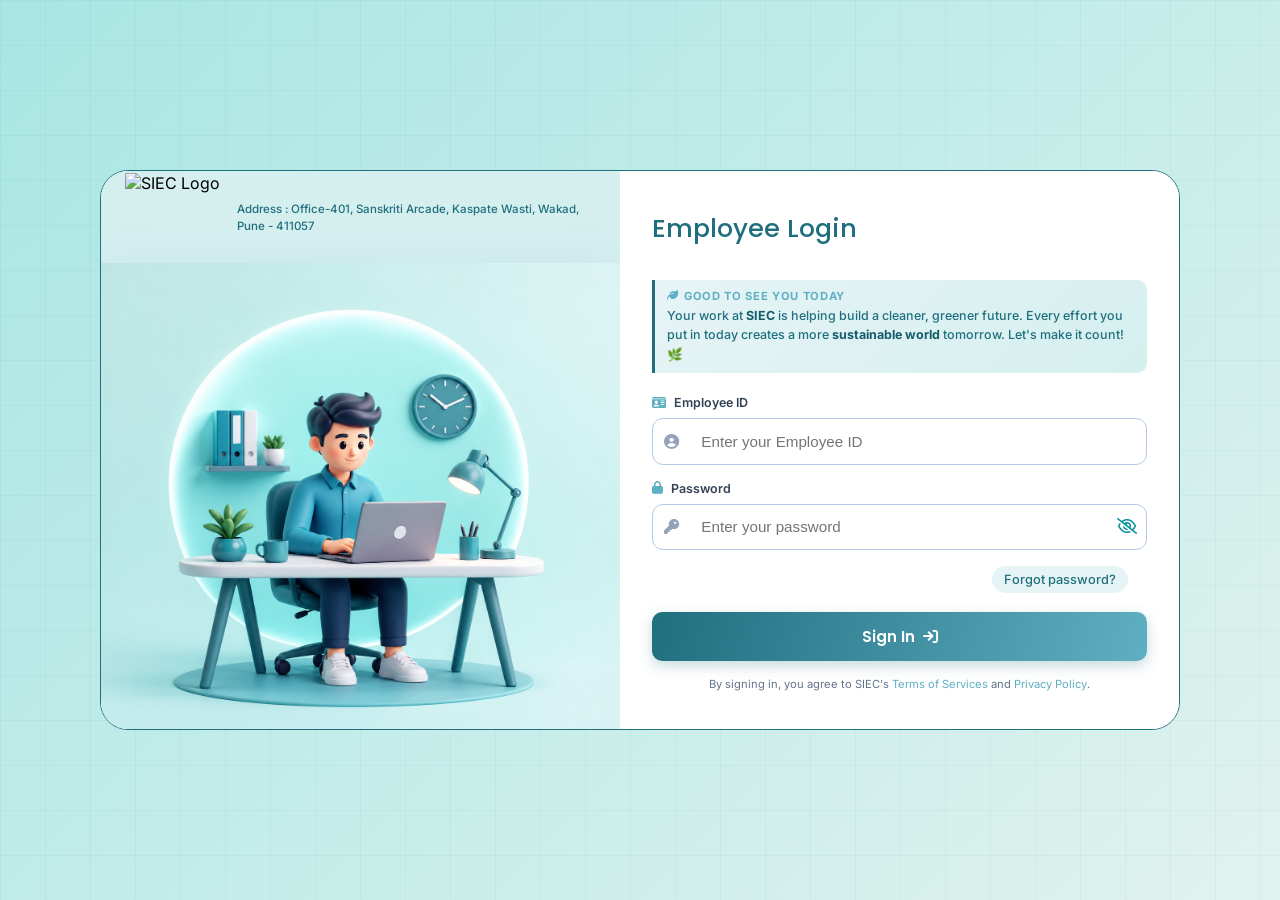
==== index.html @ a74fc59b "updated" ====
<!DOCTYPE html>
<html lang="en">
<head>
<meta charset="UTF-8" />
<meta name="viewport" content="width=device-width, initial-scale=1.0, user-scalable=yes" />
<title>Login | SIEC</title>

<link href="https://fonts.googleapis.com/css2?family=Inter:wght@400;500;600;700&family=Poppins:wght@500;600;700&display=swap" rel="stylesheet">
<link rel="stylesheet" href="https://cdnjs.cloudflare.com/ajax/libs/font-awesome/6.5.0/css/all.min.css">

<style>
  /* ── RESET & BASE ─────────────────────────────────────── */
  * { margin: 0; padding: 0; box-sizing: border-box; }

  body {
    font-family: 'Inter', sans-serif;
    min-height: 100vh;
    display: flex;
    align-items: center;
    justify-content: center;
    padding: 1.5rem;
    background: linear-gradient(135deg, #a8e6e3 0%, #e0f2ee 100%);
    overflow: auto;
  }

  body::before {
    content: '';
    position: fixed;
    inset: 0;
    background-image:
      linear-gradient(rgba(31, 111, 127, 0.06) 1px, transparent 1px),
      linear-gradient(90deg, rgba(31, 111, 127, 0.06) 1px, transparent 1px);
    background-size: 45px 45px;
    opacity: .7;
    pointer-events: none;
    z-index: 0;
  }

  /* ── LOGIN CARD ───────────────────────────────────────── */
  /* REPLACE */
.main-wrapper {
    position: relative;
    z-index: 2;
    width: 100%;
    max-width: 1080px;
    height: auto;
    max-height: calc(100vh - 3rem);
    background: white;
    border-radius: 28px;
    overflow: hidden;
    display: flex;
    border: 1px solid #1F6F7F;
  }

  /* Left Side */
  /* REPLACE */
.illustration-side {
    flex: 1.05;
    background: #d5efef;
    display: flex;
    flex-direction: column;
    align-items: center;
    justify-content: flex-start;
    position: relative;
    overflow: hidden;
    min-height: 0;
  }

  .illustration-top {
    margin-bottom: 10px;
    display: flex;
    align-items: center;
    gap: 12px;
    padding: 2px 24px 0;
  }

  .illustration-top img.side-logo {
    height: 90px;
    width: 100px;
    object-fit: contain;
    flex-shrink: 0;
  }

  .illustration-address {
    font-family: 'Inter', sans-serif;
    font-size: 0.72rem;
    color: #1F6F7F;
    line-height: 1.5;
    font-weight: 500;
  }

 /* REPLACE */
.illustration-side img.main-illustration {
    width: 100%;
    flex: 1;
    min-height: 0;
    object-fit: cover;
    object-position: center top;
    filter: drop-shadow(0 20px 30px rgba(31, 111, 127, .15));
    margin-top: -10px;
  }

  /* Right Side */
  /* REPLACE */
.form-side {
    flex: 1;
    background: white;
    padding: 2.4rem 2rem;
    display: flex;
    flex-direction: column;
    justify-content: center;
    min-height: 0;
    overflow-y: auto;
  }

  .header-row {
    display: flex;
    align-items: flex-start;
    gap: 16px;
    margin-bottom: 1.6rem;
  }

  .form-side h1 {
    font-family: 'Poppins', sans-serif;
    font-size: 1.6rem;
    font-weight: 500;
    color: #1F6F7F;
    margin: 0 0 6px;
  }

  /* ── MOTIVATIONAL TAGLINE ─────────────────────────────── */
  .motivational-tagline {
    background: linear-gradient(135deg, #E6F4F6 0%, #d5efef 100%);
    border-left: 3px solid #1F6F7F;
    border-radius: 0 10px 10px 0;
    padding: 9px 12px;
    margin-bottom: 1.4rem;
  }

  .motivational-tagline .tag-greeting {
    font-size: 0.7rem;
    font-weight: 700;
    color: #5FAFC2;
    letter-spacing: 0.06em;
    text-transform: uppercase;
    margin-bottom: 3px;
    display: flex;
    align-items: center;
    gap: 5px;
  }

  .motivational-tagline .tag-text {
    font-size: 0.78rem;
    font-weight: 500;
    color: #1F6F7F;
    line-height: 1.55;
  }

  .motivational-tagline .tag-text strong {
    color: #145c6b;
    font-weight: 700;
  }

  .input-group { margin-bottom: 1rem; }

  .input-group label {
    display: flex;
    align-items: center;
    gap: 8px;
    font-weight: 600;
    font-size: 0.78rem;
    margin-bottom: 8px;
    color: #334155;
  }

  .input-group label i { color: #5FAFC2; }

  .input-field { position: relative; }

  .input-field i.field-icon {
    position: absolute;
    left: 12px;
    top: 50%;
    transform: translateY(-50%);
    color: #94A3B8;
    font-size: 0.95rem;
  }

  .input-field input {
    width: 100%;
    padding: 0.85rem 1rem 0.85rem 3rem;
    font-size: 0.95rem;
    font-weight: 500;
    border: 1.5px solid #b2caea;
    border-radius: 11px;
    outline: none;
    transition: all 0.2s;
  }

  .input-field input:focus {
    border-color: #1F6F7F;
    box-shadow: 0 0 0 3px rgba(31, 111, 127, 0.08);
  }

  .password-toggle {
    position: absolute;
    right: 10px;
    top: 50%;
    transform: translateY(-50%);
    background: none;
    border: none;
    font-size: 1rem;
    color: #03919e;
    cursor: pointer;
  }

  .login-btn {
    width: 100%;
    background: linear-gradient(105deg, #1F6F7F 0%, #5FAFC2 100%);
    border: none;
    padding: 0.8rem;
    font-family: 'Poppins', sans-serif;
    font-weight: 600;
    font-size: 0.95rem;
    border-radius: 10px;
    color: #fff;
    cursor: pointer;
    margin-top: 1.2rem;
    display: flex;
    align-items: center;
    justify-content: center;
    gap: 0.5rem;
    box-shadow: 0 5px 14px rgba(31, 111, 127, 0.25);
    transition: all 0.2s;
  }

  .login-btn:hover:not(:disabled) {
    transform: translateY(-1px);
    box-shadow: 0 8px 18px rgba(31, 111, 127, 0.3);
  }

  .login-btn:disabled { opacity: 0.7; cursor: not-allowed; }

  .forgot-link {
    display: flex;
    justify-content: flex-end;
    margin: 0 1.2rem;
  }

  .forgot-link a {
    display: inline-block;
    padding: 6px 12px;
    font-size: 0.8rem;
    font-weight: 500;
    color: #1F6F7F;
    background: #E6F4F6;
    border-radius: 999px;
    text-decoration: none;
    transition: all 0.2s ease;
  }

  .forgot-link a:hover {
    background: #d4eef2;
    color: #145c6b;
    transform: translateY(-1px);
  }

  .terms {
    margin-top: auto;
    text-align: center;
    font-size: 0.7rem;
    color: #64748B;
    padding-top: 1rem;
  }

  .terms a { color: #5FAFC2; text-decoration: none; }

  @media (max-width: 900px) {
    .illustration-side { display: none; }
    .form-side { padding: 1.4rem 1.2rem; }
    .form-side h1 { font-size: 1.4rem; }
  }

  @media (max-width: 600px) {
    .main-wrapper { height: auto; }
    .form-side { padding: 1.2rem 1rem; }
    .login-btn { font-size: 0.9rem; padding: 0.75rem; }
    .input-field input { font-size: 0.88rem; }
  }

  /* ── TOAST ────────────────────────────────────────────── */
  .toast {
    position: fixed;
    top: 20px;
    right: 20px;
    z-index: 99999;
    padding: 12px 20px;
    border-radius: 12px;
    font-size: 14px;
    font-weight: 500;
    color: #fff;
    opacity: 0;
    transform: translateY(-10px);
    transition: all .3s;
    pointer-events: none;
    max-width: 340px;
  }

  .toast.show { opacity: 1; transform: translateY(0); }
  .toast.error   { background: #E56C6C; }
  .toast.success { background: #6FAF2E; }
  .toast.warning { background: #F59E0B; }

  /* ════════════════════════════════════════════════════════
     FORGOT PASSWORD OVERLAY
  ════════════════════════════════════════════════════════ */
  .fp-overlay {
    position: fixed;
    inset: 0;
    z-index: 9998;
    background: rgba(15, 40, 50, 0.55);
    backdrop-filter: blur(4px);
    display: flex;
    align-items: center;
    justify-content: center;
    padding: 1rem;
    opacity: 0;
    pointer-events: none;
    transition: opacity 0.3s ease;
  }

  .fp-overlay.active {
    opacity: 1;
    pointer-events: all;
  }

  .fp-modal {
    background: #fff;
    border-radius: 22px;
    width: 100%;
    max-width: 440px;
    box-shadow: 0 24px 60px rgba(15, 40, 50, 0.22);
    border: 1px solid rgba(31, 111, 127, 0.15);
    overflow: hidden;
    transform: translateY(18px) scale(0.97);
    transition: transform 0.32s cubic-bezier(0.34, 1.56, 0.64, 1);
  }

  .fp-overlay.active .fp-modal {
    transform: translateY(0) scale(1);
  }

  /* Modal Header */
  .fp-header {
    background: linear-gradient(105deg, #1F6F7F 0%, #5FAFC2 100%);
    padding: 1.4rem 1.6rem 1.2rem;
    position: relative;
  }

  .fp-header-top {
    display: flex;
    align-items: flex-start;
    justify-content: space-between;
  }

  .fp-header-icon {
    width: 42px;
    height: 42px;
    background: rgba(255,255,255,0.18);
    border-radius: 12px;
    display: flex;
    align-items: center;
    justify-content: center;
    font-size: 1.1rem;
    color: #fff;
    flex-shrink: 0;
  }

  .fp-close-btn {
    background: rgba(255,255,255,0.18);
    border: none;
    color: #fff;
    width: 30px;
    height: 30px;
    border-radius: 8px;
    cursor: pointer;
    font-size: 0.9rem;
    display: flex;
    align-items: center;
    justify-content: center;
    transition: background 0.2s;
    flex-shrink: 0;
  }

  .fp-close-btn:hover { background: rgba(255,255,255,0.28); }

  .fp-header h2 {
    font-family: 'Poppins', sans-serif;
    font-size: 1.15rem;
    font-weight: 600;
    color: #fff;
    margin: 10px 0 2px;
  }

  .fp-header p {
    font-size: 0.75rem;
    color: rgba(255,255,255,0.8);
    line-height: 1.45;
  }

  /* Breadcrumb Steps */
  .fp-steps {
    display: flex;
    align-items: center;
    padding: 1rem 1.6rem 0;
    gap: 0;
  }

  .fp-step-item {
    display: flex;
    flex-direction: column;
    align-items: center;
    gap: 5px;
    flex: 1;
    position: relative;
  }

  /* Connector line between steps */
  .fp-step-item:not(:last-child)::after {
    content: '';
    position: absolute;
    top: 15px;
    left: calc(50% + 15px);
    right: calc(-50% + 15px);
    height: 2px;
    background: #e2eaf0;
    transition: background 0.4s;
    z-index: 0;
  }

  .fp-step-item.completed:not(:last-child)::after {
    background: #1F6F7F;
  }

  .fp-step-dot {
    width: 30px;
    height: 30px;
    border-radius: 50%;
    border: 2px solid #cbd5e1;
    background: #fff;
    display: flex;
    align-items: center;
    justify-content: center;
    font-size: 0.7rem;
    font-weight: 700;
    color: #94a3b8;
    transition: all 0.35s;
    position: relative;
    z-index: 1;
  }

  .fp-step-item.active .fp-step-dot {
    border-color: #1F6F7F;
    background: #1F6F7F;
    color: #fff;
    box-shadow: 0 0 0 4px rgba(31, 111, 127, 0.15);
  }

  .fp-step-item.completed .fp-step-dot {
    border-color: #1F6F7F;
    background: #1F6F7F;
    color: #fff;
  }

  .fp-step-label {
    font-size: 0.64rem;
    font-weight: 600;
    color: #94a3b8;
    text-align: center;
    white-space: nowrap;
    transition: color 0.3s;
  }

  .fp-step-item.active .fp-step-label,
  .fp-step-item.completed .fp-step-label {
    color: #1F6F7F;
  }

  /* Modal Body */
  .fp-body {
    padding: 1.2rem 1.6rem 1.4rem;
    height: 320px;
    overflow: auto;
  }

  /* Step panels */
  .fp-panel {
    display: none;
    animation: fp-fade-in 0.3s ease;
  }

  .fp-panel.active { display: block; }

  @keyframes fp-fade-in {
    from { opacity: 0; transform: translateX(12px); }
    to   { opacity: 1; transform: translateX(0); }
  }

  .fp-panel-title {
    font-family: 'Poppins', sans-serif;
    font-size: 0.88rem;
    font-weight: 600;
    color: #1e3a44;
    margin-bottom: 4px;
  }

  .fp-panel-sub {
    font-size: 0.74rem;
    color: #64748b;
    margin-bottom: 1.1rem;
    line-height: 1.5;
  }

  .fp-panel-sub strong { color: #1F6F7F; }

  /* Email badge (shown in step 2 & 3) */
  .fp-email-badge {
    display: inline-flex;
    align-items: center;
    gap: 6px;
    background: #E6F4F6;
    border: 1px solid #b2dfe7;
    border-radius: 8px;
    padding: 6px 10px;
    margin-bottom: 1rem;
    font-size: 0.76rem;
    font-weight: 600;
    color: #1F6F7F;
  }

  .fp-email-badge i { font-size: 0.8rem; color: #5FAFC2; }

  /* Input fields inside modal */
  .fp-input-group { margin-bottom: 0.9rem; }

  .fp-input-group label {
    display: flex;
    align-items: center;
    gap: 7px;
    font-weight: 600;
    font-size: 0.75rem;
    color: #334155;
    margin-bottom: 7px;
  }

  .fp-input-group label i { color: #5FAFC2; font-size: 0.8rem; }

  .fp-input-wrap { position: relative; }

  .fp-input-wrap i.fi-icon {
    position: absolute;
    left: 11px;
    top: 50%;
    transform: translateY(-50%);
    color: #94a3b8;
    font-size: 0.9rem;
  }

  .fp-input-wrap input {
    width: 100%;
    padding: 0.78rem 1rem 0.78rem 2.7rem;
    font-size: 0.9rem;
    font-weight: 500;
    border: 1.5px solid #b2caea;
    border-radius: 10px;
    outline: none;
    transition: all 0.2s;
    font-family: 'Inter', sans-serif;
    color: #1e3a44;
  }

  .fp-input-wrap input:focus {
    border-color: #1F6F7F;
    box-shadow: 0 0 0 3px rgba(31, 111, 127, 0.09);
  }

  .fp-input-wrap input.error-field {
    border-color: #E56C6C;
    box-shadow: 0 0 0 3px rgba(229, 108, 108, 0.1);
  }

  .fp-pwd-toggle {
    position: absolute;
    right: 10px;
    top: 50%;
    transform: translateY(-50%);
    background: none;
    border: none;
    font-size: 0.95rem;
    color: #03919e;
    cursor: pointer;
    padding: 2px;
  }

  /* OTP input row */
  .otp-row {
    display: flex;
    gap: 8px;
    justify-content: center;
    margin-bottom: 0.6rem;
  }

  .otp-cell {
    width: 44px;
    height: 52px;
    border: 2px solid #b2caea;
    border-radius: 10px;
    text-align: center;
    font-size: 1.3rem;
    font-weight: 700;
    color: #1F6F7F;
    font-family: 'Poppins', sans-serif;
    outline: none;
    transition: all 0.2s;
    background: #fff;
    -moz-appearance: textfield;
  }

  .otp-cell::-webkit-outer-spin-button,
  .otp-cell::-webkit-inner-spin-button { -webkit-appearance: none; }

  .otp-cell:focus {
    border-color: #1F6F7F;
    box-shadow: 0 0 0 3px rgba(31, 111, 127, 0.12);
    background: #f0f9fb;
  }

  .otp-cell.filled {
    border-color: #1F6F7F;
    background: #E6F4F6;
  }

  .otp-cell.error-cell {
    border-color: #E56C6C;
    background: #fff5f5;
    animation: shake 0.4s ease;
  }

  @keyframes shake {
    0%,100% { transform: translateX(0); }
    20%,60%  { transform: translateX(-4px); }
    40%,80%  { transform: translateX(4px); }
  }

  /* OTP Timer */
  .otp-timer-row {
    display: flex;
    align-items: center;
    justify-content: space-between;
    margin-top: 0.4rem;
    margin-bottom: 0.8rem;
  }

  .otp-timer {
    display: inline-flex;
    align-items: center;
    gap: 5px;
    font-size: 0.74rem;
    font-weight: 600;
  }

  .otp-timer.ticking { color: #1F6F7F; }
  .otp-timer.expired { color: #E56C6C; }

  .timer-ring {
    width: 20px;
    height: 20px;
    position: relative;
    flex-shrink: 0;
  }

  .timer-ring svg {
    width: 20px;
    height: 20px;
    transform: rotate(-90deg);
  }

  .timer-ring .ring-bg {
    fill: none;
    stroke: #e2eaf0;
    stroke-width: 2.5;
  }

  .timer-ring .ring-fill {
    fill: none;
    stroke: #1F6F7F;
    stroke-width: 2.5;
    stroke-linecap: round;
    stroke-dasharray: 50.27;
    stroke-dashoffset: 0;
    transition: stroke-dashoffset 1s linear, stroke 0.3s;
  }

  .timer-ring.expired-ring .ring-fill { stroke: #E56C6C; }

  .resend-btn {
    background: none;
    border: none;
    font-size: 0.74rem;
    font-weight: 600;
    cursor: pointer;
    transition: all 0.2s;
    padding: 0;
  }

  .resend-btn:disabled { color: #94a3b8; cursor: not-allowed; }
  .resend-btn:not(:disabled) { color: #1F6F7F; }
  .resend-btn:not(:disabled):hover { color: #145c6b; text-decoration: underline; }

  /* Password strength */
  .pwd-strength-bar {
    height: 4px;
    border-radius: 3px;
    background: #e2eaf0;
    margin-top: 6px;
    overflow: hidden;
  }

  .pwd-strength-fill {
    height: 100%;
    border-radius: 3px;
    transition: width 0.4s ease, background 0.3s;
    width: 0%;
  }

  .pwd-strength-label {
    font-size: 0.68rem;
    font-weight: 600;
    margin-top: 3px;
    text-align: right;
  }

  /* Action button row */
  .fp-action-row {
    display: flex;
    gap: 8px;
    margin-top: 1rem;
  }

  .fp-btn {
    flex: 1;
    padding: 0.72rem 1rem;
    border-radius: 10px;
    font-family: 'Poppins', sans-serif;
    font-weight: 600;
    font-size: 0.85rem;
    cursor: pointer;
    border: none;
    display: flex;
    align-items: center;
    justify-content: center;
    gap: 6px;
    transition: all 0.2s;
  }

  .fp-btn-primary {
    background: linear-gradient(105deg, #1F6F7F 0%, #5FAFC2 100%);
    color: #fff;
    box-shadow: 0 4px 12px rgba(31, 111, 127, 0.22);
  }

  .fp-btn-primary:hover:not(:disabled) {
    transform: translateY(-1px);
    box-shadow: 0 6px 16px rgba(31, 111, 127, 0.3);
  }

  .fp-btn-primary:disabled { opacity: 0.65; cursor: not-allowed; }

  .fp-btn-ghost {
    background: #f1f5f9;
    color: #475569;
    border: 1.5px solid #e2e8f0;
  }

  .fp-btn-ghost:hover { background: #e8f0f8; color: #1F6F7F; border-color: #b2caea; }

  /* Info notice */
  .fp-notice {
    display: flex;
    align-items: flex-start;
    gap: 8px;
    background: #fffbeb;
    border: 1px solid #fde68a;
    border-radius: 9px;
    padding: 9px 11px;
    margin-bottom: 0.9rem;
    font-size: 0.72rem;
    color: #92400e;
    line-height: 1.45;
  }

  .fp-notice i { color: #F59E0B; margin-top: 1px; flex-shrink: 0; }

  /* Success panel */
  .fp-success-panel {
    text-align: center;
    padding: 1rem 0 0.5rem;
  }

  .fp-success-circle {
    width: 64px;
    height: 64px;
    border-radius: 50%;
    background: linear-gradient(135deg, #d5efef, #E6F4F6);
    display: flex;
    align-items: center;
    justify-content: center;
    margin: 0 auto 0.9rem;
    font-size: 1.8rem;
    color: #1F6F7F;
    animation: pop-in 0.5s cubic-bezier(0.34, 1.56, 0.64, 1);
  }

  @keyframes pop-in {
    from { transform: scale(0.3); opacity: 0; }
    to   { transform: scale(1);   opacity: 1; }
  }

  .fp-success-panel h3 {
    font-family: 'Poppins', sans-serif;
    font-size: 1rem;
    font-weight: 600;
    color: #1e3a44;
    margin-bottom: 6px;
  }

  .fp-success-panel p {
    font-size: 0.76rem;
    color: #64748b;
    line-height: 1.5;
  }

  /* Field error hint */
  .field-hint {
    font-size: 0.68rem;
    color: #E56C6C;
    margin-top: 4px;
    display: none;
  }

  .field-hint.visible { display: block; }

  /* Responsive */
  @media (max-width: 480px) {
    .fp-modal { border-radius: 16px; }
    .fp-header { padding: 1.2rem 1.2rem 1rem; }
    .fp-body { padding: 1rem 1.2rem 1.2rem; }
    .fp-steps { padding: 0.9rem 1.2rem 0; }
    .otp-cell { width: 38px; height: 46px; font-size: 1.15rem; }
  }
</style>
</head>

<body>

<div class="toast" id="toast"></div>

<!-- ════════════════ LOGIN CARD ════════════════ -->
<div class="main-wrapper">

  <!-- Left Illustration -->
  <div class="illustration-side">
    <div class="illustration-top">
      <img src="/Images/logo.png" alt="SIEC Logo" class="side-logo">
      <div class="illustration-address">
        Address : Office-401, Sanskriti Arcade, Kaspate Wasti, Wakad, Pune - 411057
      </div>
    </div>
    <img src="/Images/login.png" alt="Employee working" class="main-illustration">
  </div>

  <!-- Right Form -->
  <div class="form-side">
    <div class="header-row">
      <div class="header-text">
        <h1>Employee Login</h1>
      </div>
    </div>

    <!-- Motivational Tagline -->
    <div class="motivational-tagline">
      <div class="tag-greeting">
        <i class="fas fa-leaf"></i> Good to see you today
      </div>
      <div class="tag-text">
        Your work at <strong>SIEC</strong> is helping build a cleaner, greener future.
        Every effort you put in today creates a more <strong>sustainable world</strong> tomorrow. Let's make it count! 🌿
      </div>
    </div>

    <div class="input-group">
      <label><i class="fas fa-id-card"></i> Employee ID</label>
      <div class="input-field">
        <i class="fas fa-user-circle field-icon"></i>
        <input type="text" id="empId" placeholder="Enter your Employee ID" autocomplete="username" required>
      </div>
    </div>

    <div class="input-group">
      <label><i class="fas fa-lock"></i> Password</label>
      <div class="input-field">
        <i class="fas fa-key field-icon"></i>
        <input type="password" id="password" placeholder="Enter your password" autocomplete="current-password" required>
        <button type="button" class="password-toggle" id="togglePasswordBtn">
          <i class="far fa-eye-slash" id="toggleIcon"></i>
        </button>
      </div>
    </div>

    <div class="forgot-link">
      <a href="#" id="forgotLink">Forgot password?</a>
    </div>

    <button class="login-btn" id="loginBtn">
      <span id="btnText">Sign In</span>
      <i class="fas fa-arrow-right-to-bracket" id="btnIcon"></i>
    </button>

    <div class="terms">
      By signing in, you agree to SIEC's
      <a href="#">Terms of Services</a> and
      <a href="#">Privacy Policy</a>.
    </div>
  </div>
</div>

<!-- ════════════════ FORGOT PASSWORD OVERLAY ════════════════ -->
<div class="fp-overlay" id="fpOverlay" role="dialog" aria-modal="true" aria-label="Reset Password">
  <div class="fp-modal" id="fpModal">

    <!-- Header -->
    <div class="fp-header">
      <div class="fp-header-top">
        <div class="fp-header-icon"><i class="fas fa-shield-halved"></i></div>
        <button class="fp-close-btn" id="fpCloseBtn" aria-label="Close"><i class="fas fa-xmark"></i></button>
      </div>
      <h2>Reset Your Password</h2>
      <p>Verify your identity securely in 3 quick steps.</p>
    </div>

    <!-- Step Breadcrumbs -->
    <div class="fp-steps" id="fpSteps">
      <div class="fp-step-item active" data-step="1" id="stepItem1">
        <div class="fp-step-dot" id="stepDot1">1</div>
        <span class="fp-step-label">Email</span>
      </div>
      <div class="fp-step-item" data-step="2" id="stepItem2">
        <div class="fp-step-dot" id="stepDot2">2</div>
        <span class="fp-step-label">Verify OTP</span>
      </div>
      <div class="fp-step-item" data-step="3" id="stepItem3">
        <div class="fp-step-dot" id="stepDot3">3</div>
        <span class="fp-step-label">New Password</span>
      </div>
    </div>

    <!-- Body -->
    <div class="fp-body">

      <!-- ── STEP 1: Email ── -->
      <div class="fp-panel active" id="fpPanel1">
        <div class="fp-panel-title">Enter your registered email</div>
        <div class="fp-panel-sub">We'll send a 6-digit OTP to verify it's really you. The code is valid for <strong>5 minutes</strong>.</div>

        <div class="fp-input-group">
          <label><i class="fas fa-envelope"></i> Work Email Address</label>
          <div class="fp-input-wrap">
            <i class="fas fa-at fi-icon"></i>
            <input type="email" id="fpEmail" placeholder="your.email@company.com" autocomplete="email" maxlength="100">
          </div>
          <div class="field-hint" id="fpEmailHint"></div>
        </div>

        <div class="fp-notice">
          <i class="fas fa-circle-info"></i>
          <span>Use the email address associated with your SIEC employee account. Check with HR if unsure.</span>
        </div>

        <div class="fp-action-row">
          <button class="fp-btn fp-btn-ghost" id="fpCancelBtn1">Cancel</button>
          <button class="fp-btn fp-btn-primary" id="fpSendOtpBtn">
            <span id="sendOtpBtnText">Send OTP</span>
            <i class="fas fa-paper-plane" id="sendOtpBtnIcon"></i>
          </button>
        </div>
      </div>

      <!-- ── STEP 2: OTP ── -->
      <div class="fp-panel" id="fpPanel2">
        <div class="fp-panel-title">Enter the 6-digit code</div>
        <div class="fp-panel-sub">A one-time code was sent to your email. Do not share it with anyone.</div>

        <div class="fp-email-badge" id="fpEmailBadge2">
          <i class="fas fa-envelope-circle-check"></i>
          <span id="fpEmailDisplay2">—</span>
        </div>

        <div class="otp-row" id="otpRow">
          <input class="otp-cell" type="text" inputmode="numeric" maxlength="1" data-idx="0" aria-label="OTP digit 1">
          <input class="otp-cell" type="text" inputmode="numeric" maxlength="1" data-idx="1" aria-label="OTP digit 2">
          <input class="otp-cell" type="text" inputmode="numeric" maxlength="1" data-idx="2" aria-label="OTP digit 3">
          <input class="otp-cell" type="text" inputmode="numeric" maxlength="1" data-idx="3" aria-label="OTP digit 4">
          <input class="otp-cell" type="text" inputmode="numeric" maxlength="1" data-idx="4" aria-label="OTP digit 5">
          <input class="otp-cell" type="text" inputmode="numeric" maxlength="1" data-idx="5" aria-label="OTP digit 6">
        </div>

        <div class="otp-timer-row">
          <div class="otp-timer ticking" id="otpTimerDisplay">
            <div class="timer-ring" id="timerRing">
              <svg viewBox="0 0 20 20">
                <circle class="ring-bg" cx="10" cy="10" r="8"/>
                <circle class="ring-fill" id="ringFill" cx="10" cy="10" r="8"/>
              </svg>
            </div>
            <span id="otpTimerText">05:00</span>
          </div>
          <button class="resend-btn" id="resendOtpBtn" disabled>Resend code</button>
        </div>

        <div class="field-hint" id="fpOtpHint"></div>

        <div class="fp-action-row">
          <button class="fp-btn fp-btn-ghost" id="fpBackBtn2"><i class="fas fa-arrow-left"></i> Back</button>
          <button class="fp-btn fp-btn-primary" id="fpVerifyOtpBtn">
            <span id="verifyOtpBtnText">Verify Code</span>
            <i class="fas fa-check-circle" id="verifyOtpBtnIcon"></i>
          </button>
        </div>
      </div>

      <!-- ── STEP 3: New Password ── -->
      <div class="fp-panel" id="fpPanel3">
        <div class="fp-panel-title">Set a new password</div>
        <div class="fp-panel-sub">Choose a strong password. Minimum 8 characters with letters and numbers.</div>

        <div class="fp-email-badge" id="fpEmailBadge3">
          <i class="fas fa-envelope-circle-check"></i>
          <span id="fpEmailDisplay3">—</span>
        </div>

        <div class="fp-input-group">
          <label><i class="fas fa-lock"></i> New Password</label>
          <div class="fp-input-wrap">
            <i class="fas fa-key fi-icon"></i>
            <input type="password" id="fpNewPwd" placeholder="Enter new password" autocomplete="new-password" maxlength="64">
            <button type="button" class="fp-pwd-toggle" id="fpNewPwdToggle"><i class="far fa-eye-slash" id="fpNewPwdToggleIcon"></i></button>
          </div>
          <div class="pwd-strength-bar"><div class="pwd-strength-fill" id="pwdStrengthFill"></div></div>
          <div class="pwd-strength-label" id="pwdStrengthLabel" style="color:#94a3b8;">—</div>
        </div>

        <div class="fp-input-group">
          <label><i class="fas fa-lock"></i> Confirm Password</label>
          <div class="fp-input-wrap">
            <i class="fas fa-key fi-icon"></i>
            <input type="password" id="fpConfirmPwd" placeholder="Re-enter new password" autocomplete="new-password" maxlength="64">
            <button type="button" class="fp-pwd-toggle" id="fpConfirmPwdToggle"><i class="far fa-eye-slash" id="fpConfirmPwdToggleIcon"></i></button>
          </div>
          <div class="field-hint" id="fpPwdHint"></div>
        </div>

        <div class="fp-action-row">
          <button class="fp-btn fp-btn-ghost" id="fpBackBtn3"><i class="fas fa-arrow-left"></i> Back</button>
          <button class="fp-btn fp-btn-primary" id="fpResetPwdBtn">
            <span id="resetPwdBtnText">Reset Password</span>
            <i class="fas fa-shield-check" id="resetPwdBtnIcon"></i>
          </button>
        </div>
      </div>

      <!-- ── STEP 4: Success ── -->
      <div class="fp-panel" id="fpPanel4">
        <div class="fp-success-panel">
          <div class="fp-success-circle"><i class="fas fa-circle-check"></i></div>
          <h3>Password Reset Successful!</h3>
          <p>Your password has been updated. You can now sign in with your new credentials.</p>
        </div>
        <div class="fp-action-row" style="margin-top: 1.4rem;">
          <button class="fp-btn fp-btn-primary" id="fpGoToLoginBtn" style="flex:none;width:100%;">
            <i class="fas fa-arrow-right-to-bracket"></i> Back to Sign In
          </button>
        </div>
      </div>

    </div><!-- /fp-body -->
  </div><!-- /fp-modal -->
</div><!-- /fp-overlay -->


<script>
(function () {
  'use strict';

  /* ── CONFIG ─────────────────────────────────────────── */
  const BASE_URL  = 'http://localhost:8086';
  const LOGIN_URL = BASE_URL + '/api/employee/auth/login';
  const DASHBOARD = '/pages/dashboard.html';

  const OTP_SEND_URL     = BASE_URL + '/api/otp/send';
  const OTP_VALIDATE_URL = BASE_URL + '/api/otp/validate';
  const OTP_RESET_URL    = BASE_URL + '/api/otp/reset-password';

  const OTP_TTL_SECONDS  = 300; // 5 minutes — must match backend

  /* ── LOGIN ELEMENTS ─────────────────────────────────── */
  const empIdInput = document.getElementById('empId');
  const pwdInput   = document.getElementById('password');
  const toggleBtn  = document.getElementById('togglePasswordBtn');
  const toggleIcon = document.getElementById('toggleIcon');
  const loginBtn   = document.getElementById('loginBtn');
  const btnText    = document.getElementById('btnText');
  const btnIcon    = document.getElementById('btnIcon');
  const forgotLink = document.getElementById('forgotLink');
  const toast      = document.getElementById('toast');

  /* ── CLEAR STALE SESSION ────────────────────────────── */
  ['hrms_authenticated','hrms_employee_id','hrms_employee_prime_id',
   'hrms_first_name','hrms_full_name','hrms_designation',
   'hrms_department','hrms_work_email','hrms_login_ts',
  ].forEach(k => localStorage.removeItem(k));

  /* ── TOAST ──────────────────────────────────────────── */
  let toastTimer;
  function showToast(message, type = 'error') {
    clearTimeout(toastTimer);
    const pfx = type === 'success' ? '✓ ' : type === 'warning' ? '⚠ ' : '✕ ';
    toast.textContent = pfx + message;
    toast.className = `toast show ${type}`;
    toastTimer = setTimeout(() => { toast.className = 'toast'; }, 4500);
  }

  /* ── PASSWORD TOGGLE (login) ────────────────────────── */
  toggleBtn.addEventListener('click', () => {
    const is = pwdInput.type === 'password';
    pwdInput.type = is ? 'text' : 'password';
    toggleIcon.className = is ? 'far fa-eye' : 'far fa-eye-slash';
  });

  /* ── LOGIN LOADING STATE ─────────────────────────────── */
  function setLoginLoading(on) {
    loginBtn.disabled = on;
    btnText.textContent = on ? 'Signing in…' : 'Sign In';
    btnIcon.className = on ? 'fas fa-spinner fa-pulse' : 'fas fa-arrow-right-to-bracket';
  }

  /* ── STORE SESSION ──────────────────────────────────── */
  function storeDisplaySession(data) {
    const fullName = data.fullName ?? '';
    localStorage.setItem('hrms_authenticated',     'true');
    localStorage.setItem('hrms_employee_prime_id', String(data.employeePrimeId ?? ''));
    localStorage.setItem('hrms_employee_id',       data.employeeId ?? '');
    localStorage.setItem('hrms_full_name',         fullName);
    localStorage.setItem('hrms_first_name',        fullName.split(' ')[0] ?? '');
    localStorage.setItem('hrms_last_name',         fullName.split(' ').slice(2).join(' ') ?? '');
    localStorage.setItem('hrms_designation',       data.designation ?? '');
    localStorage.setItem('hrms_department',        data.department  ?? '');
    localStorage.setItem('hrms_login_ts',          String(Date.now()));
  }

  /* ── LOGIN HANDLER ──────────────────────────────────── */
  async function handleLogin() {
    const employeeId = empIdInput.value.trim();
    const password   = pwdInput.value;
    if (!employeeId) { showToast('Please enter your Employee ID'); empIdInput.focus(); return; }
    if (!password)   { showToast('Password is required'); pwdInput.focus(); return; }
    setLoginLoading(true);
    try {
      const res = await fetch(LOGIN_URL, {
        method: 'POST', credentials: 'include',
        headers: { 'Content-Type': 'application/json' },
        body: JSON.stringify({ employeeId, password }),
      });
      if (res.ok) {
        const data = await res.json();
        storeDisplaySession(data);
        showToast(`Welcome back, ${data.fullName?.split(' ')[0] || 'there'}!`, 'success');
        setTimeout(() => { window.location.href = DASHBOARD; }, 1300);
        return;
      }
      if (res.status === 401 || res.status === 403) {
        showToast('Invalid Employee ID or password.'); pwdInput.value = ''; pwdInput.focus();
      } else if (res.status === 404) {
        showToast('Employee not found. Check your Employee ID.');
      } else if (res.status === 429) {
        showToast('Too many attempts. Please wait and try again.', 'warning');
      } else if (res.status >= 500) {
        showToast('Server error. Please try again later.');
      } else {
        showToast('Login failed. Please try again.');
      }
    } catch {
      showToast('Unable to connect to server. Check your connection.');
    }
    setLoginLoading(false);
  }

  loginBtn.addEventListener('click', handleLogin);
  document.addEventListener('keydown', e => {
    if (e.key === 'Enter' && !loginBtn.disabled && !fpOverlay.classList.contains('active')) handleLogin();
  });

  /* ════════════════════════════════════════════════════════
     FORGOT PASSWORD STATE MACHINE
  ════════════════════════════════════════════════════════ */

  const fpOverlay = document.getElementById('fpOverlay');

  // State
  let fpState = {
    currentStep: 1,    // 1 | 2 | 3 | 4(success)
    email: '',
    otp: '',
    timerInterval: null,
    secondsLeft: OTP_TTL_SECONDS,
    otpExpired: false,
    resendCooldown: false,
    resendCount: 0,
    MAX_RESENDS: 3,
  };

  // Elements
  const fpCloseBtn      = document.getElementById('fpCloseBtn');
  const fpCancelBtn1    = document.getElementById('fpCancelBtn1');
  const fpEmailInput    = document.getElementById('fpEmail');
  const fpEmailHint     = document.getElementById('fpEmailHint');
  const fpSendOtpBtn    = document.getElementById('fpSendOtpBtn');
  const sendOtpBtnText  = document.getElementById('sendOtpBtnText');
  const sendOtpBtnIcon  = document.getElementById('sendOtpBtnIcon');

  const fpBackBtn2       = document.getElementById('fpBackBtn2');
  const fpVerifyOtpBtn   = document.getElementById('fpVerifyOtpBtn');
  const verifyOtpBtnText = document.getElementById('verifyOtpBtnText');
  const verifyOtpBtnIcon = document.getElementById('verifyOtpBtnIcon');
  const fpOtpHint        = document.getElementById('fpOtpHint');
  const otpCells         = document.querySelectorAll('.otp-cell');
  const otpTimerDisplay  = document.getElementById('otpTimerDisplay');
  const otpTimerText     = document.getElementById('otpTimerText');
  const timerRing        = document.getElementById('timerRing');
  const ringFill         = document.getElementById('ringFill');
  const resendOtpBtn     = document.getElementById('resendOtpBtn');

  const fpBackBtn3        = document.getElementById('fpBackBtn3');
  const fpResetPwdBtn     = document.getElementById('fpResetPwdBtn');
  const resetPwdBtnText   = document.getElementById('resetPwdBtnText');
  const resetPwdBtnIcon   = document.getElementById('resetPwdBtnIcon');
  const fpNewPwdInput     = document.getElementById('fpNewPwd');
  const fpConfirmPwdInput = document.getElementById('fpConfirmPwd');
  const fpPwdHint         = document.getElementById('fpPwdHint');
  const pwdStrengthFill   = document.getElementById('pwdStrengthFill');
  const pwdStrengthLabel  = document.getElementById('pwdStrengthLabel');
  const fpNewPwdToggle    = document.getElementById('fpNewPwdToggle');
  const fpNewPwdToggleIcon= document.getElementById('fpNewPwdToggleIcon');
  const fpConfirmPwdToggle= document.getElementById('fpConfirmPwdToggle');
  const fpConfirmPwdToggleIcon = document.getElementById('fpConfirmPwdToggleIcon');

  const fpGoToLoginBtn    = document.getElementById('fpGoToLoginBtn');

  /* ── OPEN / CLOSE OVERLAY ────────────────────────────── */
  function openFP() {
    resetFPState();
    fpOverlay.classList.add('active');
    setTimeout(() => fpEmailInput.focus(), 350);
    document.body.style.overflow = 'hidden';
  }

  function closeFP() {
    fpOverlay.classList.remove('active');
    clearOtpTimer();
    document.body.style.overflow = '';
  }

  forgotLink.addEventListener('click', e => { e.preventDefault(); openFP(); });
  fpCloseBtn.addEventListener('click', closeFP);
  fpCancelBtn1.addEventListener('click', closeFP);
  fpGoToLoginBtn.addEventListener('click', closeFP);

  // Close on backdrop click
  fpOverlay.addEventListener('click', e => {
    if (e.target === fpOverlay) closeFP();
  });

  // Trap Escape key
  document.addEventListener('keydown', e => {
    if (e.key === 'Escape' && fpOverlay.classList.contains('active')) closeFP();
  });

  /* ── RESET STATE ─────────────────────────────────────── */
  function resetFPState() {
    fpState = {
      currentStep: 1, email: '', otp: '',
      timerInterval: null, secondsLeft: OTP_TTL_SECONDS,
      otpExpired: false, resendCooldown: false, resendCount: 0, MAX_RESENDS: 3,
    };
    // Clear inputs
    fpEmailInput.value = '';
    clearOtpCells();
    fpNewPwdInput.value = '';
    fpConfirmPwdInput.value = '';
    // Clear hints
    hideHint(fpEmailHint);
    hideHint(fpOtpHint);
    hideHint(fpPwdHint);
    // Password strength
    pwdStrengthFill.style.width = '0%';
    pwdStrengthLabel.textContent = '—';
    pwdStrengthLabel.style.color = '#94a3b8';
    // Steps UI
    goToStep(1);
  }

  /* ── STEP NAVIGATION ─────────────────────────────────── */
  function goToStep(step) {
    fpState.currentStep = step;
    // Update panels
    [1, 2, 3, 4].forEach(s => {
      const panel = document.getElementById(`fpPanel${s}`);
      panel.classList.toggle('active', s === step);
    });
    // Update breadcrumbs (only steps 1-3)
    [1, 2, 3].forEach(s => {
      const item = document.getElementById(`stepItem${s}`);
      const dot  = document.getElementById(`stepDot${s}`);
      item.classList.remove('active', 'completed');
      if (s < step) {
        item.classList.add('completed');
        dot.innerHTML = '<i class="fas fa-check" style="font-size:0.65rem"></i>';
      } else if (s === step) {
        item.classList.add('active');
        dot.textContent = s;
      } else {
        dot.textContent = s;
      }
    });
  }

  /* ── EMAIL VALIDATION ────────────────────────────────── */
  function isValidEmail(email) {
    return /^[^\s@]+@[^\s@]+\.[^\s@]{2,}$/.test(email);
  }

  /* ── HINT HELPERS ────────────────────────────────────── */
  function showHint(el, msg) {
    el.textContent = msg;
    el.classList.add('visible');
  }

  function hideHint(el) {
    el.textContent = '';
    el.classList.remove('visible');
  }

  /* ── BUTTON LOADING STATE ────────────────────────────── */
  function setBtnLoading(btn, textEl, iconEl, loading, defaultText, defaultIconClass) {
    btn.disabled = loading;
    if (loading) {
      textEl.textContent = 'Please wait…';
      iconEl.className = 'fas fa-spinner fa-pulse';
    } else {
      textEl.textContent = defaultText;
      iconEl.className = defaultIconClass;
    }
  }

  /* ── OTP CELL KEYBOARD LOGIC (Google/Microsoft style) ── */
  function clearOtpCells() {
    otpCells.forEach(c => {
      c.value = '';
      c.classList.remove('filled', 'error-cell');
    });
  }

  function getOtpValue() {
    return Array.from(otpCells).map(c => c.value).join('');
  }

  otpCells.forEach((cell, idx) => {
    cell.addEventListener('input', e => {
      const val = e.target.value.replace(/\D/g, '');
      cell.value = val ? val[val.length - 1] : '';
      cell.classList.toggle('filled', !!cell.value);
      hideHint(fpOtpHint);
      otpCells.forEach(c => c.classList.remove('error-cell'));
      if (cell.value && idx < otpCells.length - 1) {
        otpCells[idx + 1].focus();
      }
      // Auto-submit when all 6 filled
      if (getOtpValue().length === 6 && !fpState.otpExpired) {
        fpVerifyOtpBtn.focus();
      }
    });

    cell.addEventListener('keydown', e => {
      if (e.key === 'Backspace') {
        if (!cell.value && idx > 0) {
          otpCells[idx - 1].value = '';
          otpCells[idx - 1].classList.remove('filled');
          otpCells[idx - 1].focus();
        }
      }
      if (e.key === 'ArrowLeft' && idx > 0)  otpCells[idx - 1].focus();
      if (e.key === 'ArrowRight' && idx < otpCells.length - 1) otpCells[idx + 1].focus();
    });

    // Handle paste into any cell
    cell.addEventListener('paste', e => {
      e.preventDefault();
      const pasted = (e.clipboardData || window.clipboardData).getData('text').replace(/\D/g, '').slice(0, 6);
      if (!pasted) return;
      otpCells.forEach((c, i) => {
        c.value = pasted[i] || '';
        c.classList.toggle('filled', !!c.value);
      });
      const nextEmpty = Array.from(otpCells).findIndex(c => !c.value);
      (otpCells[nextEmpty] || otpCells[5]).focus();
    });
  });

  /* ── OTP TIMER ───────────────────────────────────────── */
  const RING_CIRCUMFERENCE = 2 * Math.PI * 8; // r=8 → ~50.27

  function startOtpTimer() {
    clearOtpTimer();
    fpState.secondsLeft  = OTP_TTL_SECONDS;
    fpState.otpExpired   = false;
    resendOtpBtn.disabled = true;
    otpTimerDisplay.className = 'otp-timer ticking';
    timerRing.classList.remove('expired-ring');
    updateTimerDisplay(fpState.secondsLeft);

    fpState.timerInterval = setInterval(() => {
      fpState.secondsLeft--;
      updateTimerDisplay(fpState.secondsLeft);
      if (fpState.secondsLeft <= 0) {
        clearOtpTimer();
        fpState.otpExpired = true;
        otpTimerDisplay.className = 'otp-timer expired';
        timerRing.classList.add('expired-ring');
        otpTimerText.textContent = 'Expired';
        if (fpState.resendCount < fpState.MAX_RESENDS) {
          resendOtpBtn.disabled = false;
        } else {
          resendOtpBtn.textContent = 'Max resends reached';
          resendOtpBtn.disabled = true;
        }
        showHint(fpOtpHint, 'OTP has expired. Please request a new code.');
      }
    }, 1000);
  }

  function clearOtpTimer() {
    if (fpState.timerInterval) {
      clearInterval(fpState.timerInterval);
      fpState.timerInterval = null;
    }
  }

  function updateTimerDisplay(secs) {
    const m = String(Math.floor(secs / 60)).padStart(2, '0');
    const s = String(secs % 60).padStart(2, '0');
    otpTimerText.textContent = `${m}:${s}`;
    // Ring animation
    const ratio = secs / OTP_TTL_SECONDS;
    const offset = RING_CIRCUMFERENCE * (1 - ratio);
    ringFill.style.strokeDashoffset = offset;
    // Pulse red in last 60s
    if (secs <= 60 && secs > 0) {
      otpTimerDisplay.className = 'otp-timer expired';
      timerRing.classList.add('expired-ring');
    }
  }

  /* ── PASSWORD STRENGTH ───────────────────────────────── */
  fpNewPwdInput.addEventListener('input', () => {
    const val = fpNewPwdInput.value;
    const score = calcPwdStrength(val);
    const pct   = [0, 25, 50, 75, 100][score];
    const colors = ['#94a3b8','#E56C6C','#F59E0B','#5FAFC2','#1F6F7F'];
    const labels = ['—','Weak','Fair','Good','Strong'];
    pwdStrengthFill.style.width = pct + '%';
    pwdStrengthFill.style.background = colors[score];
    pwdStrengthLabel.textContent = labels[score];
    pwdStrengthLabel.style.color = colors[score];
    // Clear confirm hint if user is typing
    if (fpConfirmPwdInput.value) {
      if (val === fpConfirmPwdInput.value) hideHint(fpPwdHint);
    }
  });

  fpConfirmPwdInput.addEventListener('input', () => {
    if (fpConfirmPwdInput.value && fpNewPwdInput.value !== fpConfirmPwdInput.value) {
      showHint(fpPwdHint, 'Passwords do not match.');
    } else {
      hideHint(fpPwdHint);
    }
  });

  function calcPwdStrength(pwd) {
    if (!pwd || pwd.length < 4) return 0;
    let s = 0;
    if (pwd.length >= 8)  s++;
    if (/[A-Z]/.test(pwd) && /[a-z]/.test(pwd)) s++;
    if (/[0-9]/.test(pwd)) s++;
    if (/[^A-Za-z0-9]/.test(pwd)) s++;
    return s; // 0-4
  }

  /* ── PASSWORD VISIBILITY TOGGLES ────────────────────── */
  fpNewPwdToggle.addEventListener('click', () => {
    const is = fpNewPwdInput.type === 'password';
    fpNewPwdInput.type = is ? 'text' : 'password';
    fpNewPwdToggleIcon.className = is ? 'far fa-eye' : 'far fa-eye-slash';
  });

  fpConfirmPwdToggle.addEventListener('click', () => {
    const is = fpConfirmPwdInput.type === 'password';
    fpConfirmPwdInput.type = is ? 'text' : 'password';
    fpConfirmPwdToggleIcon.className = is ? 'far fa-eye' : 'far fa-eye-slash';
  });

  /* ── STEP 1: SEND OTP ────────────────────────────────── */
  fpSendOtpBtn.addEventListener('click', sendOtp);
  fpEmailInput.addEventListener('keydown', e => {
    if (e.key === 'Enter') sendOtp();
  });

  async function sendOtp() {
    const email = fpEmailInput.value.trim().toLowerCase();
    hideHint(fpEmailHint);

    if (!email) {
      showHint(fpEmailHint, 'Email address is required.');
      fpEmailInput.focus(); return;
    }
    if (!isValidEmail(email)) {
      showHint(fpEmailHint, 'Please enter a valid email address.');
      fpEmailInput.focus(); return;
    }

    setBtnLoading(fpSendOtpBtn, sendOtpBtnText, sendOtpBtnIcon, true, 'Send OTP', 'fas fa-paper-plane');

    try {
      const res = await fetch(OTP_SEND_URL, {
        method: 'POST',
        headers: { 'Content-Type': 'application/json' },
        body: JSON.stringify({ email }),
      });

      if (res.ok) {
        fpState.email = email;
        fpState.resendCount = 0;
        document.getElementById('fpEmailDisplay2').textContent = email;
        document.getElementById('fpEmailDisplay3').textContent = email;
        clearOtpCells();
        goToStep(2);
        startOtpTimer();
        setTimeout(() => otpCells[0].focus(), 300);

      } else if (res.status === 400) {
        // RuntimeException from backend — real business message (email not found, rate-limit, etc.)
        const body = await res.json().catch(() => ({}));
        showHint(fpEmailHint, body.message || 'Request failed. Please try again.');

      } else if (res.status === 404) {
        showHint(fpEmailHint, 'No account found with this email. Contact HR.');

      } else if (res.status === 429) {
        showHint(fpEmailHint, 'Too many requests. Please try again in a few minutes.');

      } else if (res.status >= 500) {
        showToast('Server error sending OTP. Please try again.', 'error');

      } else {
        const body = await res.json().catch(() => ({}));
        showHint(fpEmailHint, body.message || 'Failed to send OTP. Please try again.');
      }

    } catch {
      showToast('Network error. Check your connection and try again.', 'error');
    }

    setBtnLoading(fpSendOtpBtn, sendOtpBtnText, sendOtpBtnIcon, false, 'Send OTP', 'fas fa-paper-plane');
  }

  /* ── STEP 2: VERIFY OTP ──────────────────────────────── */
  fpVerifyOtpBtn.addEventListener('click', verifyOtp);

  async function verifyOtp() {
    const otp = getOtpValue();
    hideHint(fpOtpHint);

    if (fpState.otpExpired) {
      showHint(fpOtpHint, 'OTP has expired. Please request a new code.');
      return;
    }
    if (otp.length !== 6) {
      showHint(fpOtpHint, 'Please enter all 6 digits of the OTP.');
      otpCells[otp.length]?.focus(); return;
    }

    setBtnLoading(fpVerifyOtpBtn, verifyOtpBtnText, verifyOtpBtnIcon, true, 'Verify Code', 'fas fa-check-circle');

    try {
      const res = await fetch(OTP_VALIDATE_URL, {
        method: 'POST',
        headers: { 'Content-Type': 'application/json' },
        body: JSON.stringify({ email: fpState.email, otp }),
      });

      if (res.ok || res.status === 200) {
        fpState.otp = otp;
        clearOtpTimer();
        goToStep(3);
        setTimeout(() => fpNewPwdInput.focus(), 300);
      } else if (res.status === 400 || res.status === 401) {
        // Wrong OTP — shake cells
        otpCells.forEach(c => { c.classList.remove('filled'); c.classList.add('error-cell'); });
        setTimeout(() => otpCells.forEach(c => c.classList.remove('error-cell')), 600);
        clearOtpCells();
        otpCells[0].focus();
        showHint(fpOtpHint, 'Incorrect OTP. Please try again.');
      } else if (res.status === 410) {
        // Expired per server
        fpState.otpExpired = true;
        clearOtpTimer();
        showHint(fpOtpHint, 'OTP has expired. Please request a new one.');
        resendOtpBtn.disabled = fpState.resendCount >= fpState.MAX_RESENDS;
      } else if (res.status === 429) {
        showHint(fpOtpHint, 'Too many attempts. Please request a new OTP.');
        clearOtpTimer();
        fpState.otpExpired = true;
      } else if (res.status >= 500) {
        showToast('Server error validating OTP. Please retry.', 'error');
      } else {
        const body = await res.json().catch(() => ({}));
        showHint(fpOtpHint, body.message || 'Verification failed. Please try again.');
      }
    } catch {
      showToast('Network error. Check your connection.', 'error');
    }

    setBtnLoading(fpVerifyOtpBtn, verifyOtpBtnText, verifyOtpBtnIcon, false, 'Verify Code', 'fas fa-check-circle');
  }

  /* ── RESEND OTP ──────────────────────────────────────── */
  resendOtpBtn.addEventListener('click', async () => {
    if (fpState.resendCount >= fpState.MAX_RESENDS) {
      showHint(fpOtpHint, 'Maximum resend limit reached. Please try again later.');
      resendOtpBtn.disabled = true;
      return;
    }

    resendOtpBtn.disabled = true;
    resendOtpBtn.textContent = 'Sending…';
    hideHint(fpOtpHint);

    try {
      const res = await fetch(OTP_SEND_URL, {
        method: 'POST',
        headers: { 'Content-Type': 'application/json' },
        body: JSON.stringify({ email: fpState.email }),
      });

      if (res.ok || res.status === 200) {
        fpState.resendCount++;
        clearOtpCells();
        fpState.otpExpired = false;
        startOtpTimer();
        otpCells[0].focus();
        showToast('New OTP sent to your email.', 'success');
        const remaining = fpState.MAX_RESENDS - fpState.resendCount;
        resendOtpBtn.textContent = remaining > 0 ? 'Resend code' : 'Resend code';
        if (fpState.resendCount >= fpState.MAX_RESENDS) {
          resendOtpBtn.textContent = 'Max resends reached';
        }
      } else if (res.status === 429) {
        showHint(fpOtpHint, 'Please wait before requesting another OTP.');
        resendOtpBtn.disabled = false;
        resendOtpBtn.textContent = 'Resend code';
      } else {
        showToast('Failed to resend OTP. Please try again.', 'error');
        resendOtpBtn.disabled = false;
        resendOtpBtn.textContent = 'Resend code';
      }
    } catch {
      showToast('Network error. Check your connection.', 'error');
      resendOtpBtn.disabled = false;
      resendOtpBtn.textContent = 'Resend code';
    }
  });

  /* ── BACK BUTTONS ────────────────────────────────────── */
  fpBackBtn2.addEventListener('click', () => {
    clearOtpTimer();
    clearOtpCells();
    hideHint(fpOtpHint);
    goToStep(1);
    setTimeout(() => fpEmailInput.focus(), 200);
  });

  fpBackBtn3.addEventListener('click', () => {
    // Going back to step 2 restarts timer
    fpState.otp = '';
    clearOtpCells();
    hideHint(fpPwdHint);
    fpNewPwdInput.value = '';
    fpConfirmPwdInput.value = '';
    pwdStrengthFill.style.width = '0%';
    pwdStrengthLabel.textContent = '—';
    goToStep(2);
    fpState.otpExpired = false;
    startOtpTimer();
    setTimeout(() => otpCells[0].focus(), 200);
  });

  /* ── STEP 3: RESET PASSWORD ──────────────────────────── */
  fpResetPwdBtn.addEventListener('click', resetPassword);
  fpConfirmPwdInput.addEventListener('keydown', e => {
    if (e.key === 'Enter') resetPassword();
  });

  async function resetPassword() {
    const newPassword = fpNewPwdInput.value;
    const confirm     = fpConfirmPwdInput.value;
    hideHint(fpPwdHint);

    if (!newPassword) {
      showHint(fpPwdHint, 'Please enter a new password.');
      fpNewPwdInput.focus(); return;
    }
    if (newPassword.length < 8) {
      showHint(fpPwdHint, 'Password must be at least 8 characters.');
      fpNewPwdInput.focus(); return;
    }
    if (calcPwdStrength(newPassword) < 2) {
      showHint(fpPwdHint, 'Password too weak. Add uppercase letters, numbers, or symbols.');
      fpNewPwdInput.focus(); return;
    }
    if (!confirm) {
      showHint(fpPwdHint, 'Please confirm your password.');
      fpConfirmPwdInput.focus(); return;
    }
    if (newPassword !== confirm) {
      showHint(fpPwdHint, 'Passwords do not match.');
      fpConfirmPwdInput.focus(); return;
    }

    setBtnLoading(fpResetPwdBtn, resetPwdBtnText, resetPwdBtnIcon, true, 'Reset Password', 'fas fa-shield-check');

    try {
      const res = await fetch(OTP_RESET_URL, {
        method: 'POST',
        headers: { 'Content-Type': 'application/json' },
        body: JSON.stringify({ email: fpState.email, otp: fpState.otp, newPassword }),
      });

      if (res.ok || res.status === 200) {
        // Clear sensitive state
        fpState.otp = '';
        fpState.email = '';
        goToStep(4);
      } else if (res.status === 400) {
        const body = await res.json().catch(() => ({}));
        showHint(fpPwdHint, body.message || 'Invalid request. Please start over.');
      } else if (res.status === 401 || res.status === 410) {
        // OTP invalidated server-side
        showToast('Session expired. Please restart the process.', 'warning');
        setTimeout(() => { clearOtpTimer(); resetFPState(); }, 1500);
      } else if (res.status === 422) {
        showHint(fpPwdHint, 'Password does not meet the requirements. Try a stronger one.');
      } else if (res.status >= 500) {
        showToast('Server error. Please try again later.', 'error');
      } else {
        const body = await res.json().catch(() => ({}));
        showHint(fpPwdHint, body.message || 'Reset failed. Please try again.');
      }
    } catch {
      showToast('Network error. Check your connection.', 'error');
    }

    setBtnLoading(fpResetPwdBtn, resetPwdBtnText, resetPwdBtnIcon, false, 'Reset Password', 'fas fa-shield-check');
  }

})();
</script>

</body>
</html>
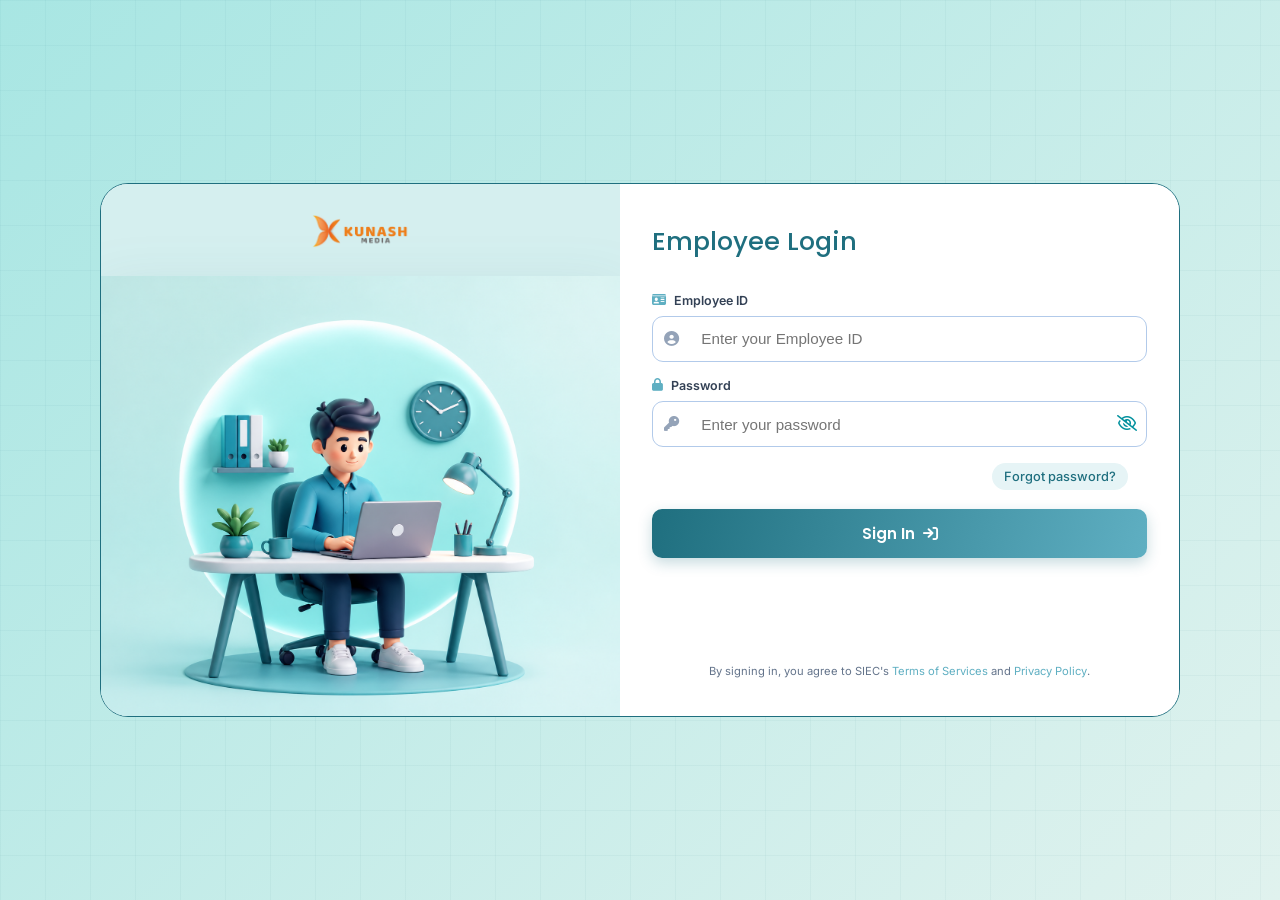
==== commit e3d9de15: "updated" ====
--- a/index.html
+++ b/index.html
@@ -1,866 +1,851 @@
 <!DOCTYPE html>
 <html lang="en">
 <head>
-<meta charset="UTF-8" />
-<meta name="viewport" content="width=device-width, initial-scale=1.0, user-scalable=yes" />
-<title>Login | SIEC</title>
-
-<link href="https://fonts.googleapis.com/css2?family=Inter:wght@400;500;600;700&family=Poppins:wght@500;600;700&display=swap" rel="stylesheet">
-<link rel="stylesheet" href="https://cdnjs.cloudflare.com/ajax/libs/font-awesome/6.5.0/css/all.min.css">
-
-<style>
-  /* ── RESET & BASE ─────────────────────────────────────── */
-  * { margin: 0; padding: 0; box-sizing: border-box; }
-
-  body {
-    font-family: 'Inter', sans-serif;
-    min-height: 100vh;
-    display: flex;
-    align-items: center;
-    justify-content: center;
-    padding: 1.5rem;
-    background: linear-gradient(135deg, #a8e6e3 0%, #e0f2ee 100%);
-    overflow: auto;
-  }
-
-  body::before {
-    content: '';
-    position: fixed;
-    inset: 0;
-    background-image:
-      linear-gradient(rgba(31, 111, 127, 0.06) 1px, transparent 1px),
-      linear-gradient(90deg, rgba(31, 111, 127, 0.06) 1px, transparent 1px);
-    background-size: 45px 45px;
-    opacity: .7;
-    pointer-events: none;
-    z-index: 0;
-  }
-
-  /* ── LOGIN CARD ───────────────────────────────────────── */
-  /* REPLACE */
-.main-wrapper {
-    position: relative;
-    z-index: 2;
-    width: 100%;
-    max-width: 1080px;
-    height: auto;
-    max-height: calc(100vh - 3rem);
-    background: white;
-    border-radius: 28px;
-    overflow: hidden;
-    display: flex;
-    border: 1px solid #1F6F7F;
-  }
-
-  /* Left Side */
-  /* REPLACE */
-.illustration-side {
-    flex: 1.05;
-    background: #d5efef;
-    display: flex;
-    flex-direction: column;
-    align-items: center;
-    justify-content: flex-start;
-    position: relative;
-    overflow: hidden;
-    min-height: 0;
-  }
-
-  .illustration-top {
-    margin-bottom: 10px;
-    display: flex;
-    align-items: center;
-    gap: 12px;
-    padding: 2px 24px 0;
-  }
-
-  .illustration-top img.side-logo {
-    height: 90px;
-    width: 100px;
-    object-fit: contain;
-    flex-shrink: 0;
-  }
-
-  .illustration-address {
-    font-family: 'Inter', sans-serif;
-    font-size: 0.72rem;
-    color: #1F6F7F;
-    line-height: 1.5;
-    font-weight: 500;
-  }
-
- /* REPLACE */
-.illustration-side img.main-illustration {
-    width: 100%;
-    flex: 1;
-    min-height: 0;
-    object-fit: cover;
-    object-position: center top;
-    filter: drop-shadow(0 20px 30px rgba(31, 111, 127, .15));
-    margin-top: -10px;
-  }
-
-  /* Right Side */
-  /* REPLACE */
-.form-side {
-    flex: 1;
-    background: white;
-    padding: 2.4rem 2rem;
-    display: flex;
-    flex-direction: column;
-    justify-content: center;
-    min-height: 0;
-    overflow-y: auto;
-  }
-
-  .header-row {
-    display: flex;
-    align-items: flex-start;
-    gap: 16px;
-    margin-bottom: 1.6rem;
-  }
-
-  .form-side h1 {
-    font-family: 'Poppins', sans-serif;
-    font-size: 1.6rem;
-    font-weight: 500;
-    color: #1F6F7F;
-    margin: 0 0 6px;
-  }
-
-  /* ── MOTIVATIONAL TAGLINE ─────────────────────────────── */
-  .motivational-tagline {
-    background: linear-gradient(135deg, #E6F4F6 0%, #d5efef 100%);
-    border-left: 3px solid #1F6F7F;
-    border-radius: 0 10px 10px 0;
-    padding: 9px 12px;
-    margin-bottom: 1.4rem;
-  }
-
-  .motivational-tagline .tag-greeting {
-    font-size: 0.7rem;
-    font-weight: 700;
-    color: #5FAFC2;
-    letter-spacing: 0.06em;
-    text-transform: uppercase;
-    margin-bottom: 3px;
-    display: flex;
-    align-items: center;
-    gap: 5px;
-  }
-
-  .motivational-tagline .tag-text {
-    font-size: 0.78rem;
-    font-weight: 500;
-    color: #1F6F7F;
-    line-height: 1.55;
-  }
-
-  .motivational-tagline .tag-text strong {
-    color: #145c6b;
-    font-weight: 700;
-  }
-
-  .input-group { margin-bottom: 1rem; }
-
-  .input-group label {
-    display: flex;
-    align-items: center;
-    gap: 8px;
-    font-weight: 600;
-    font-size: 0.78rem;
-    margin-bottom: 8px;
-    color: #334155;
-  }
-
-  .input-group label i { color: #5FAFC2; }
-
-  .input-field { position: relative; }
-
-  .input-field i.field-icon {
-    position: absolute;
-    left: 12px;
-    top: 50%;
-    transform: translateY(-50%);
-    color: #94A3B8;
-    font-size: 0.95rem;
-  }
-
-  .input-field input {
-    width: 100%;
-    padding: 0.85rem 1rem 0.85rem 3rem;
-    font-size: 0.95rem;
-    font-weight: 500;
-    border: 1.5px solid #b2caea;
-    border-radius: 11px;
-    outline: none;
-    transition: all 0.2s;
-  }
-
-  .input-field input:focus {
-    border-color: #1F6F7F;
-    box-shadow: 0 0 0 3px rgba(31, 111, 127, 0.08);
-  }
-
-  .password-toggle {
-    position: absolute;
-    right: 10px;
-    top: 50%;
-    transform: translateY(-50%);
-    background: none;
-    border: none;
-    font-size: 1rem;
-    color: #03919e;
-    cursor: pointer;
-  }
-
-  .login-btn {
-    width: 100%;
-    background: linear-gradient(105deg, #1F6F7F 0%, #5FAFC2 100%);
-    border: none;
-    padding: 0.8rem;
-    font-family: 'Poppins', sans-serif;
-    font-weight: 600;
-    font-size: 0.95rem;
-    border-radius: 10px;
-    color: #fff;
-    cursor: pointer;
-    margin-top: 1.2rem;
-    display: flex;
-    align-items: center;
-    justify-content: center;
-    gap: 0.5rem;
-    box-shadow: 0 5px 14px rgba(31, 111, 127, 0.25);
-    transition: all 0.2s;
-  }
-
-  .login-btn:hover:not(:disabled) {
-    transform: translateY(-1px);
-    box-shadow: 0 8px 18px rgba(31, 111, 127, 0.3);
-  }
-
-  .login-btn:disabled { opacity: 0.7; cursor: not-allowed; }
-
-  .forgot-link {
-    display: flex;
-    justify-content: flex-end;
-    margin: 0 1.2rem;
-  }
-
-  .forgot-link a {
-    display: inline-block;
-    padding: 6px 12px;
-    font-size: 0.8rem;
-    font-weight: 500;
-    color: #1F6F7F;
-    background: #E6F4F6;
-    border-radius: 999px;
-    text-decoration: none;
-    transition: all 0.2s ease;
-  }
-
-  .forgot-link a:hover {
-    background: #d4eef2;
-    color: #145c6b;
-    transform: translateY(-1px);
-  }
-
-  .terms {
-    margin-top: auto;
-    text-align: center;
-    font-size: 0.7rem;
-    color: #64748B;
-    padding-top: 1rem;
-  }
-
-  .terms a { color: #5FAFC2; text-decoration: none; }
-
-  @media (max-width: 900px) {
-    .illustration-side { display: none; }
-    .form-side { padding: 1.4rem 1.2rem; }
-    .form-side h1 { font-size: 1.4rem; }
-  }
-
-  @media (max-width: 600px) {
-    .main-wrapper { height: auto; }
-    .form-side { padding: 1.2rem 1rem; }
-    .login-btn { font-size: 0.9rem; padding: 0.75rem; }
-    .input-field input { font-size: 0.88rem; }
-  }
-
-  /* ── TOAST ────────────────────────────────────────────── */
-  .toast {
-    position: fixed;
-    top: 20px;
-    right: 20px;
-    z-index: 99999;
-    padding: 12px 20px;
-    border-radius: 12px;
-    font-size: 14px;
-    font-weight: 500;
-    color: #fff;
-    opacity: 0;
-    transform: translateY(-10px);
-    transition: all .3s;
-    pointer-events: none;
-    max-width: 340px;
-  }
-
-  .toast.show { opacity: 1; transform: translateY(0); }
-  .toast.error   { background: #E56C6C; }
-  .toast.success { background: #6FAF2E; }
-  .toast.warning { background: #F59E0B; }
-
-  /* ════════════════════════════════════════════════════════
-     FORGOT PASSWORD OVERLAY
-  ════════════════════════════════════════════════════════ */
-  .fp-overlay {
-    position: fixed;
-    inset: 0;
-    z-index: 9998;
-    background: rgba(15, 40, 50, 0.55);
-    backdrop-filter: blur(4px);
-    display: flex;
-    align-items: center;
-    justify-content: center;
-    padding: 1rem;
-    opacity: 0;
-    pointer-events: none;
-    transition: opacity 0.3s ease;
-  }
-
-  .fp-overlay.active {
-    opacity: 1;
-    pointer-events: all;
-  }
-
-  .fp-modal {
-    background: #fff;
-    border-radius: 22px;
-    width: 100%;
-    max-width: 440px;
-    box-shadow: 0 24px 60px rgba(15, 40, 50, 0.22);
-    border: 1px solid rgba(31, 111, 127, 0.15);
-    overflow: hidden;
-    transform: translateY(18px) scale(0.97);
-    transition: transform 0.32s cubic-bezier(0.34, 1.56, 0.64, 1);
-  }
-
-  .fp-overlay.active .fp-modal {
-    transform: translateY(0) scale(1);
-  }
-
-  /* Modal Header */
-  .fp-header {
-    background: linear-gradient(105deg, #1F6F7F 0%, #5FAFC2 100%);
-    padding: 1.4rem 1.6rem 1.2rem;
-    position: relative;
-  }
-
-  .fp-header-top {
-    display: flex;
-    align-items: flex-start;
-    justify-content: space-between;
-  }
-
-  .fp-header-icon {
-    width: 42px;
-    height: 42px;
-    background: rgba(255,255,255,0.18);
-    border-radius: 12px;
-    display: flex;
-    align-items: center;
-    justify-content: center;
-    font-size: 1.1rem;
-    color: #fff;
-    flex-shrink: 0;
-  }
-
-  .fp-close-btn {
-    background: rgba(255,255,255,0.18);
-    border: none;
-    color: #fff;
-    width: 30px;
-    height: 30px;
-    border-radius: 8px;
-    cursor: pointer;
-    font-size: 0.9rem;
-    display: flex;
-    align-items: center;
-    justify-content: center;
-    transition: background 0.2s;
-    flex-shrink: 0;
-  }
-
-  .fp-close-btn:hover { background: rgba(255,255,255,0.28); }
-
-  .fp-header h2 {
-    font-family: 'Poppins', sans-serif;
-    font-size: 1.15rem;
-    font-weight: 600;
-    color: #fff;
-    margin: 10px 0 2px;
-  }
-
-  .fp-header p {
-    font-size: 0.75rem;
-    color: rgba(255,255,255,0.8);
-    line-height: 1.45;
-  }
-
-  /* Breadcrumb Steps */
-  .fp-steps {
-    display: flex;
-    align-items: center;
-    padding: 1rem 1.6rem 0;
-    gap: 0;
-  }
-
-  .fp-step-item {
-    display: flex;
-    flex-direction: column;
-    align-items: center;
-    gap: 5px;
-    flex: 1;
-    position: relative;
-  }
-
-  /* Connector line between steps */
-  .fp-step-item:not(:last-child)::after {
-    content: '';
-    position: absolute;
-    top: 15px;
-    left: calc(50% + 15px);
-    right: calc(-50% + 15px);
-    height: 2px;
-    background: #e2eaf0;
-    transition: background 0.4s;
-    z-index: 0;
-  }
-
-  .fp-step-item.completed:not(:last-child)::after {
-    background: #1F6F7F;
-  }
-
-  .fp-step-dot {
-    width: 30px;
-    height: 30px;
-    border-radius: 50%;
-    border: 2px solid #cbd5e1;
-    background: #fff;
-    display: flex;
-    align-items: center;
-    justify-content: center;
-    font-size: 0.7rem;
-    font-weight: 700;
-    color: #94a3b8;
-    transition: all 0.35s;
-    position: relative;
-    z-index: 1;
-  }
-
-  .fp-step-item.active .fp-step-dot {
-    border-color: #1F6F7F;
-    background: #1F6F7F;
-    color: #fff;
-    box-shadow: 0 0 0 4px rgba(31, 111, 127, 0.15);
-  }
-
-  .fp-step-item.completed .fp-step-dot {
-    border-color: #1F6F7F;
-    background: #1F6F7F;
-    color: #fff;
-  }
-
-  .fp-step-label {
-    font-size: 0.64rem;
-    font-weight: 600;
-    color: #94a3b8;
-    text-align: center;
-    white-space: nowrap;
-    transition: color 0.3s;
-  }
-
-  .fp-step-item.active .fp-step-label,
-  .fp-step-item.completed .fp-step-label {
-    color: #1F6F7F;
-  }
-
-  /* Modal Body */
-  .fp-body {
-    padding: 1.2rem 1.6rem 1.4rem;
-    height: 320px;
-    overflow: auto;
-  }
-
-  /* Step panels */
-  .fp-panel {
-    display: none;
-    animation: fp-fade-in 0.3s ease;
-  }
-
-  .fp-panel.active { display: block; }
-
-  @keyframes fp-fade-in {
-    from { opacity: 0; transform: translateX(12px); }
-    to   { opacity: 1; transform: translateX(0); }
-  }
-
-  .fp-panel-title {
-    font-family: 'Poppins', sans-serif;
-    font-size: 0.88rem;
-    font-weight: 600;
-    color: #1e3a44;
-    margin-bottom: 4px;
-  }
-
-  .fp-panel-sub {
-    font-size: 0.74rem;
-    color: #64748b;
-    margin-bottom: 1.1rem;
-    line-height: 1.5;
-  }
-
-  .fp-panel-sub strong { color: #1F6F7F; }
-
-  /* Email badge (shown in step 2 & 3) */
-  .fp-email-badge {
-    display: inline-flex;
-    align-items: center;
-    gap: 6px;
-    background: #E6F4F6;
-    border: 1px solid #b2dfe7;
-    border-radius: 8px;
-    padding: 6px 10px;
-    margin-bottom: 1rem;
-    font-size: 0.76rem;
-    font-weight: 600;
-    color: #1F6F7F;
-  }
-
-  .fp-email-badge i { font-size: 0.8rem; color: #5FAFC2; }
-
-  /* Input fields inside modal */
-  .fp-input-group { margin-bottom: 0.9rem; }
-
-  .fp-input-group label {
-    display: flex;
-    align-items: center;
-    gap: 7px;
-    font-weight: 600;
-    font-size: 0.75rem;
-    color: #334155;
-    margin-bottom: 7px;
-  }
-
-  .fp-input-group label i { color: #5FAFC2; font-size: 0.8rem; }
-
-  .fp-input-wrap { position: relative; }
-
-  .fp-input-wrap i.fi-icon {
-    position: absolute;
-    left: 11px;
-    top: 50%;
-    transform: translateY(-50%);
-    color: #94a3b8;
-    font-size: 0.9rem;
-  }
-
-  .fp-input-wrap input {
-    width: 100%;
-    padding: 0.78rem 1rem 0.78rem 2.7rem;
-    font-size: 0.9rem;
-    font-weight: 500;
-    border: 1.5px solid #b2caea;
-    border-radius: 10px;
-    outline: none;
-    transition: all 0.2s;
-    font-family: 'Inter', sans-serif;
-    color: #1e3a44;
-  }
-
-  .fp-input-wrap input:focus {
-    border-color: #1F6F7F;
-    box-shadow: 0 0 0 3px rgba(31, 111, 127, 0.09);
-  }
-
-  .fp-input-wrap input.error-field {
-    border-color: #E56C6C;
-    box-shadow: 0 0 0 3px rgba(229, 108, 108, 0.1);
-  }
-
-  .fp-pwd-toggle {
-    position: absolute;
-    right: 10px;
-    top: 50%;
-    transform: translateY(-50%);
-    background: none;
-    border: none;
-    font-size: 0.95rem;
-    color: #03919e;
-    cursor: pointer;
-    padding: 2px;
-  }
-
-  /* OTP input row */
-  .otp-row {
-    display: flex;
-    gap: 8px;
-    justify-content: center;
-    margin-bottom: 0.6rem;
-  }
-
-  .otp-cell {
-    width: 44px;
-    height: 52px;
-    border: 2px solid #b2caea;
-    border-radius: 10px;
-    text-align: center;
-    font-size: 1.3rem;
-    font-weight: 700;
-    color: #1F6F7F;
-    font-family: 'Poppins', sans-serif;
-    outline: none;
-    transition: all 0.2s;
-    background: #fff;
-    -moz-appearance: textfield;
-  }
-
-  .otp-cell::-webkit-outer-spin-button,
-  .otp-cell::-webkit-inner-spin-button { -webkit-appearance: none; }
-
-  .otp-cell:focus {
-    border-color: #1F6F7F;
-    box-shadow: 0 0 0 3px rgba(31, 111, 127, 0.12);
-    background: #f0f9fb;
-  }
-
-  .otp-cell.filled {
-    border-color: #1F6F7F;
-    background: #E6F4F6;
-  }
-
-  .otp-cell.error-cell {
-    border-color: #E56C6C;
-    background: #fff5f5;
-    animation: shake 0.4s ease;
-  }
-
-  @keyframes shake {
-    0%,100% { transform: translateX(0); }
-    20%,60%  { transform: translateX(-4px); }
-    40%,80%  { transform: translateX(4px); }
-  }
-
-  /* OTP Timer */
-  .otp-timer-row {
-    display: flex;
-    align-items: center;
-    justify-content: space-between;
-    margin-top: 0.4rem;
-    margin-bottom: 0.8rem;
-  }
-
-  .otp-timer {
-    display: inline-flex;
-    align-items: center;
-    gap: 5px;
-    font-size: 0.74rem;
-    font-weight: 600;
-  }
-
-  .otp-timer.ticking { color: #1F6F7F; }
-  .otp-timer.expired { color: #E56C6C; }
-
-  .timer-ring {
-    width: 20px;
-    height: 20px;
-    position: relative;
-    flex-shrink: 0;
-  }
-
-  .timer-ring svg {
-    width: 20px;
-    height: 20px;
-    transform: rotate(-90deg);
-  }
-
-  .timer-ring .ring-bg {
-    fill: none;
-    stroke: #e2eaf0;
-    stroke-width: 2.5;
-  }
-
-  .timer-ring .ring-fill {
-    fill: none;
-    stroke: #1F6F7F;
-    stroke-width: 2.5;
-    stroke-linecap: round;
-    stroke-dasharray: 50.27;
-    stroke-dashoffset: 0;
-    transition: stroke-dashoffset 1s linear, stroke 0.3s;
-  }
-
-  .timer-ring.expired-ring .ring-fill { stroke: #E56C6C; }
-
-  .resend-btn {
-    background: none;
-    border: none;
-    font-size: 0.74rem;
-    font-weight: 600;
-    cursor: pointer;
-    transition: all 0.2s;
-    padding: 0;
-  }
-
-  .resend-btn:disabled { color: #94a3b8; cursor: not-allowed; }
-  .resend-btn:not(:disabled) { color: #1F6F7F; }
-  .resend-btn:not(:disabled):hover { color: #145c6b; text-decoration: underline; }
-
-  /* Password strength */
-  .pwd-strength-bar {
-    height: 4px;
-    border-radius: 3px;
-    background: #e2eaf0;
-    margin-top: 6px;
-    overflow: hidden;
-  }
-
-  .pwd-strength-fill {
-    height: 100%;
-    border-radius: 3px;
-    transition: width 0.4s ease, background 0.3s;
-    width: 0%;
-  }
-
-  .pwd-strength-label {
-    font-size: 0.68rem;
-    font-weight: 600;
-    margin-top: 3px;
-    text-align: right;
-  }
-
-  /* Action button row */
-  .fp-action-row {
-    display: flex;
-    gap: 8px;
-    margin-top: 1rem;
-  }
-
-  .fp-btn {
-    flex: 1;
-    padding: 0.72rem 1rem;
-    border-radius: 10px;
-    font-family: 'Poppins', sans-serif;
-    font-weight: 600;
-    font-size: 0.85rem;
-    cursor: pointer;
-    border: none;
-    display: flex;
-    align-items: center;
-    justify-content: center;
-    gap: 6px;
-    transition: all 0.2s;
-  }
-
-  .fp-btn-primary {
-    background: linear-gradient(105deg, #1F6F7F 0%, #5FAFC2 100%);
-    color: #fff;
-    box-shadow: 0 4px 12px rgba(31, 111, 127, 0.22);
-  }
-
-  .fp-btn-primary:hover:not(:disabled) {
-    transform: translateY(-1px);
-    box-shadow: 0 6px 16px rgba(31, 111, 127, 0.3);
-  }
-
-  .fp-btn-primary:disabled { opacity: 0.65; cursor: not-allowed; }
-
-  .fp-btn-ghost {
-    background: #f1f5f9;
-    color: #475569;
-    border: 1.5px solid #e2e8f0;
-  }
-
-  .fp-btn-ghost:hover { background: #e8f0f8; color: #1F6F7F; border-color: #b2caea; }
-
-  /* Info notice */
-  .fp-notice {
-    display: flex;
-    align-items: flex-start;
-    gap: 8px;
-    background: #fffbeb;
-    border: 1px solid #fde68a;
-    border-radius: 9px;
-    padding: 9px 11px;
-    margin-bottom: 0.9rem;
-    font-size: 0.72rem;
-    color: #92400e;
-    line-height: 1.45;
-  }
-
-  .fp-notice i { color: #F59E0B; margin-top: 1px; flex-shrink: 0; }
-
-  /* Success panel */
-  .fp-success-panel {
-    text-align: center;
-    padding: 1rem 0 0.5rem;
-  }
-
-  .fp-success-circle {
-    width: 64px;
-    height: 64px;
-    border-radius: 50%;
-    background: linear-gradient(135deg, #d5efef, #E6F4F6);
-    display: flex;
-    align-items: center;
-    justify-content: center;
-    margin: 0 auto 0.9rem;
-    font-size: 1.8rem;
-    color: #1F6F7F;
-    animation: pop-in 0.5s cubic-bezier(0.34, 1.56, 0.64, 1);
-  }
-
-  @keyframes pop-in {
-    from { transform: scale(0.3); opacity: 0; }
-    to   { transform: scale(1);   opacity: 1; }
-  }
-
-  .fp-success-panel h3 {
-    font-family: 'Poppins', sans-serif;
-    font-size: 1rem;
-    font-weight: 600;
-    color: #1e3a44;
-    margin-bottom: 6px;
-  }
-
-  .fp-success-panel p {
-    font-size: 0.76rem;
-    color: #64748b;
-    line-height: 1.5;
-  }
-
-  /* Field error hint */
-  .field-hint {
-    font-size: 0.68rem;
-    color: #E56C6C;
-    margin-top: 4px;
-    display: none;
-  }
-
-  .field-hint.visible { display: block; }
-
-  /* Responsive */
-  @media (max-width: 480px) {
-    .fp-modal { border-radius: 16px; }
-    .fp-header { padding: 1.2rem 1.2rem 1rem; }
-    .fp-body { padding: 1rem 1.2rem 1.2rem; }
-    .fp-steps { padding: 0.9rem 1.2rem 0; }
-    .otp-cell { width: 38px; height: 46px; font-size: 1.15rem; }
-  }
-</style>
+  <meta charset="UTF-8" />
+  <meta name="viewport" content="width=device-width, initial-scale=1.0, user-scalable=yes" />
+  <title>Login | SIEC</title>
+
+  <link href="https://fonts.googleapis.com/css2?family=Inter:wght@400;500;600;700&family=Poppins:wght@500;600;700&display=swap" rel="stylesheet">
+  <link rel="stylesheet" href="https://cdnjs.cloudflare.com/ajax/libs/font-awesome/6.5.0/css/all.min.css">
+
+  <style>
+    /* ── RESET & BASE ─────────────────────────────────────── */
+    * { margin: 0; padding: 0; box-sizing: border-box; }
+
+    body {
+      font-family: 'Inter', sans-serif;
+      min-height: 100vh;
+      display: flex;
+      align-items: center;
+      justify-content: center;
+      padding: 1.5rem;
+      background: linear-gradient(135deg, #a8e6e3 0%, #e0f2ee 100%);
+      overflow: auto;
+    }
+
+    body::before {
+      content: '';
+      position: fixed;
+      inset: 0;
+      background-image:
+        linear-gradient(rgba(31, 111, 127, 0.06) 1px, transparent 1px),
+        linear-gradient(90deg, rgba(31, 111, 127, 0.06) 1px, transparent 1px);
+      background-size: 45px 45px;
+      opacity: .7;
+      pointer-events: none;
+      z-index: 0;
+    }
+
+    /* ── LOGIN CARD ───────────────────────────────────────── */
+    .main-wrapper {
+      position: relative;
+      z-index: 2;
+      width: 100%;
+      max-width: 1080px;
+      height: auto;
+      max-height: calc(100vh - 3rem);
+      background: white;
+      border-radius: 28px;
+      overflow: hidden;
+      display: flex;
+      border: 1px solid #1F6F7F;
+    }
+
+    /* Left Side */
+    .illustration-side {
+      flex: 1.05;
+      background: #d5efef;
+      display: flex;
+      flex-direction: column;
+      align-items: center;
+      justify-content: flex-start;
+      position: relative;
+      overflow: hidden;
+      min-height: 0;
+    }
+
+    .illustration-top {
+      margin-bottom: 10px;
+      display: flex;
+      align-items: center;
+      gap: 12px;
+      padding: 2px 24px 0;
+    }
+
+    .illustration-top img.side-logo {
+      height: 90px;
+      width: 100px;
+      object-fit: contain;
+      flex-shrink: 0;
+    }
+
+    .illustration-address {
+      font-family: 'Inter', sans-serif;
+      font-size: 0.72rem;
+      color: #1F6F7F;
+      line-height: 1.5;
+      font-weight: 500;
+    }
+
+    .illustration-side img.main-illustration {
+      width: 100%;
+      flex: 1;
+      min-height: 0;
+      object-fit: cover;
+      object-position: center top;
+      filter: drop-shadow(0 20px 30px rgba(31, 111, 127, .15));
+      margin-top: -10px;
+    }
+
+    /* Right Side */
+    .form-side {
+      flex: 1;
+      background: white;
+      padding: 2.4rem 2rem;
+      display: flex;
+      flex-direction: column;
+      justify-content: center;
+      min-height: 0;
+      overflow-y: auto;
+    }
+
+    .header-row {
+      display: flex;
+      align-items: flex-start;
+      gap: 16px;
+      margin-bottom: 1.6rem;
+    }
+
+    .form-side h1 {
+      font-family: 'Poppins', sans-serif;
+      font-size: 1.6rem;
+      font-weight: 500;
+      color: #1F6F7F;
+      margin: 0 0 6px;
+    }
+
+    /* ── MOTIVATIONAL TAGLINE ─────────────────────────────── */
+    .motivational-tagline {
+      background: linear-gradient(135deg, #E6F4F6 0%, #d5efef 100%);
+      border-left: 3px solid #1F6F7F;
+      border-radius: 0 10px 10px 0;
+      padding: 9px 12px;
+      margin-bottom: 1.4rem;
+    }
+
+    .motivational-tagline .tag-greeting {
+      font-size: 0.7rem;
+      font-weight: 700;
+      color: #5FAFC2;
+      letter-spacing: 0.06em;
+      text-transform: uppercase;
+      margin-bottom: 3px;
+      display: flex;
+      align-items: center;
+      gap: 5px;
+    }
+
+    .motivational-tagline .tag-text {
+      font-size: 0.78rem;
+      font-weight: 500;
+      color: #1F6F7F;
+      line-height: 1.55;
+    }
+
+    .motivational-tagline .tag-text strong {
+      color: #145c6b;
+      font-weight: 700;
+    }
+
+    .input-group { margin-bottom: 1rem; }
+
+    .input-group label {
+      display: flex;
+      align-items: center;
+      gap: 8px;
+      font-weight: 600;
+      font-size: 0.78rem;
+      margin-bottom: 8px;
+      color: #334155;
+    }
+
+    .input-group label i { color: #5FAFC2; }
+
+    .input-field { position: relative; }
+
+    .input-field i.field-icon {
+      position: absolute;
+      left: 12px;
+      top: 50%;
+      transform: translateY(-50%);
+      color: #94A3B8;
+      font-size: 0.95rem;
+    }
+
+    .input-field input {
+      width: 100%;
+      padding: 0.85rem 1rem 0.85rem 3rem;
+      font-size: 0.95rem;
+      font-weight: 500;
+      border: 1.5px solid #b2caea;
+      border-radius: 11px;
+      outline: none;
+      transition: all 0.2s;
+    }
+
+    .input-field input:focus {
+      border-color: #1F6F7F;
+      box-shadow: 0 0 0 3px rgba(31, 111, 127, 0.08);
+    }
+
+    .password-toggle {
+      position: absolute;
+      right: 10px;
+      top: 50%;
+      transform: translateY(-50%);
+      background: none;
+      border: none;
+      font-size: 1rem;
+      color: #03919e;
+      cursor: pointer;
+    }
+
+    .login-btn {
+      width: 100%;
+      background: linear-gradient(105deg, #1F6F7F 0%, #5FAFC2 100%);
+      border: none;
+      padding: 0.8rem;
+      font-family: 'Poppins', sans-serif;
+      font-weight: 600;
+      font-size: 0.95rem;
+      border-radius: 10px;
+      color: #fff;
+      cursor: pointer;
+      margin-top: 1.2rem;
+      display: flex;
+      align-items: center;
+      justify-content: center;
+      gap: 0.5rem;
+      box-shadow: 0 5px 14px rgba(31, 111, 127, 0.25);
+      transition: all 0.2s;
+    }
+
+    .login-btn:hover:not(:disabled) {
+      transform: translateY(-1px);
+      box-shadow: 0 8px 18px rgba(31, 111, 127, 0.3);
+    }
+
+    .login-btn:disabled { opacity: 0.7; cursor: not-allowed; }
+
+    .forgot-link {
+      display: flex;
+      justify-content: flex-end;
+      margin: 0 1.2rem;
+    }
+
+    .forgot-link a {
+      display: inline-block;
+      padding: 6px 12px;
+      font-size: 0.8rem;
+      font-weight: 500;
+      color: #1F6F7F;
+      background: #E6F4F6;
+      border-radius: 999px;
+      text-decoration: none;
+      transition: all 0.2s ease;
+    }
+
+    .forgot-link a:hover {
+      background: #d4eef2;
+      color: #145c6b;
+      transform: translateY(-1px);
+    }
+
+    .terms {
+      margin-top: auto;
+      text-align: center;
+      font-size: 0.7rem;
+      color: #64748B;
+      padding-top: 1rem;
+    }
+
+    .terms a { color: #5FAFC2; text-decoration: none; }
+
+    @media (max-width: 900px) {
+      .illustration-side { display: none; }
+      .form-side { padding: 1.4rem 1.2rem; }
+      .form-side h1 { font-size: 1.4rem; }
+    }
+
+    @media (max-width: 600px) {
+      .main-wrapper { height: auto; }
+      .form-side { padding: 1.2rem 1rem; }
+      .login-btn { font-size: 0.9rem; padding: 0.75rem; }
+      .input-field input { font-size: 0.88rem; }
+    }
+
+    /* ── TOAST ────────────────────────────────────────────── */
+    .toast {
+      position: fixed;
+      top: 20px;
+      right: 20px;
+      z-index: 99999;
+      padding: 12px 20px;
+      border-radius: 12px;
+      font-size: 14px;
+      font-weight: 500;
+      color: #fff;
+      opacity: 0;
+      transform: translateY(-10px);
+      transition: all .3s;
+      pointer-events: none;
+      max-width: 340px;
+    }
+
+    .toast.show { opacity: 1; transform: translateY(0); }
+    .toast.error   { background: #E56C6C; }
+    .toast.success { background: #6FAF2E; }
+    .toast.warning { background: #F59E0B; }
+
+    /* ════════════════════════════════════════════════════════
+       FORGOT PASSWORD OVERLAY (fully frontend managed)
+    ════════════════════════════════════════════════════════ */
+    .fp-overlay {
+      position: fixed;
+      inset: 0;
+      z-index: 9998;
+      background: rgba(15, 40, 50, 0.55);
+      backdrop-filter: blur(4px);
+      display: flex;
+      align-items: center;
+      justify-content: center;
+      padding: 1rem;
+      opacity: 0;
+      pointer-events: none;
+      transition: opacity 0.3s ease;
+    }
+
+    .fp-overlay.active {
+      opacity: 1;
+      pointer-events: all;
+    }
+
+    .fp-modal {
+      background: #fff;
+      border-radius: 22px;
+      width: 100%;
+      max-width: 440px;
+      box-shadow: 0 24px 60px rgba(15, 40, 50, 0.22);
+      border: 1px solid rgba(31, 111, 127, 0.15);
+      overflow: hidden;
+      transform: translateY(18px) scale(0.97);
+      transition: transform 0.32s cubic-bezier(0.34, 1.56, 0.64, 1);
+    }
+
+    .fp-overlay.active .fp-modal {
+      transform: translateY(0) scale(1);
+    }
+
+    /* Modal Header */
+    .fp-header {
+      background: linear-gradient(105deg, #1F6F7F 0%, #5FAFC2 100%);
+      padding: 1.4rem 1.6rem 1.2rem;
+      position: relative;
+    }
+
+    .fp-header-top {
+      display: flex;
+      align-items: flex-start;
+      justify-content: space-between;
+    }
+
+    .fp-header-icon {
+      width: 42px;
+      height: 42px;
+      background: rgba(255,255,255,0.18);
+      border-radius: 12px;
+      display: flex;
+      align-items: center;
+      justify-content: center;
+      font-size: 1.1rem;
+      color: #fff;
+      flex-shrink: 0;
+    }
+
+    .fp-close-btn {
+      background: rgba(255,255,255,0.18);
+      border: none;
+      color: #fff;
+      width: 30px;
+      height: 30px;
+      border-radius: 8px;
+      cursor: pointer;
+      font-size: 0.9rem;
+      display: flex;
+      align-items: center;
+      justify-content: center;
+      transition: background 0.2s;
+      flex-shrink: 0;
+    }
+
+    .fp-close-btn:hover { background: rgba(255,255,255,0.28); }
+
+    .fp-header h2 {
+      font-family: 'Poppins', sans-serif;
+      font-size: 1.15rem;
+      font-weight: 600;
+      color: #fff;
+      margin: 10px 0 2px;
+    }
+
+    .fp-header p {
+      font-size: 0.75rem;
+      color: rgba(255,255,255,0.8);
+      line-height: 1.45;
+    }
+
+    /* Breadcrumb Steps */
+    .fp-steps {
+      display: flex;
+      align-items: center;
+      padding: 1rem 1.6rem 0;
+      gap: 0;
+    }
+
+    .fp-step-item {
+      display: flex;
+      flex-direction: column;
+      align-items: center;
+      gap: 5px;
+      flex: 1;
+      position: relative;
+    }
+
+    .fp-step-item:not(:last-child)::after {
+      content: '';
+      position: absolute;
+      top: 15px;
+      left: calc(50% + 15px);
+      right: calc(-50% + 15px);
+      height: 2px;
+      background: #e2eaf0;
+      transition: background 0.4s;
+      z-index: 0;
+    }
+
+    .fp-step-item.completed:not(:last-child)::after {
+      background: #1F6F7F;
+    }
+
+    .fp-step-dot {
+      width: 30px;
+      height: 30px;
+      border-radius: 50%;
+      border: 2px solid #cbd5e1;
+      background: #fff;
+      display: flex;
+      align-items: center;
+      justify-content: center;
+      font-size: 0.7rem;
+      font-weight: 700;
+      color: #94a3b8;
+      transition: all 0.35s;
+      position: relative;
+      z-index: 1;
+    }
+
+    .fp-step-item.active .fp-step-dot {
+      border-color: #1F6F7F;
+      background: #1F6F7F;
+      color: #fff;
+      box-shadow: 0 0 0 4px rgba(31, 111, 127, 0.15);
+    }
+
+    .fp-step-item.completed .fp-step-dot {
+      border-color: #1F6F7F;
+      background: #1F6F7F;
+      color: #fff;
+    }
+
+    .fp-step-label {
+      font-size: 0.64rem;
+      font-weight: 600;
+      color: #94a3b8;
+      text-align: center;
+      white-space: nowrap;
+      transition: color 0.3s;
+    }
+
+    .fp-step-item.active .fp-step-label,
+    .fp-step-item.completed .fp-step-label {
+      color: #1F6F7F;
+    }
+
+    /* Modal Body */
+    .fp-body {
+      padding: 1.2rem 1.6rem 1.4rem;
+      height: 320px;
+      overflow: auto;
+    }
+
+    /* Step panels */
+    .fp-panel {
+      display: none;
+      animation: fp-fade-in 0.3s ease;
+    }
+
+    .fp-panel.active { display: block; }
+
+    @keyframes fp-fade-in {
+      from { opacity: 0; transform: translateX(12px); }
+      to   { opacity: 1; transform: translateX(0); }
+    }
+
+    .fp-panel-title {
+      font-family: 'Poppins', sans-serif;
+      font-size: 0.88rem;
+      font-weight: 600;
+      color: #1e3a44;
+      margin-bottom: 4px;
+    }
+
+    .fp-panel-sub {
+      font-size: 0.74rem;
+      color: #64748b;
+      margin-bottom: 1.1rem;
+      line-height: 1.5;
+    }
+
+    .fp-panel-sub strong { color: #1F6F7F; }
+
+    .fp-email-badge {
+      display: inline-flex;
+      align-items: center;
+      gap: 6px;
+      background: #E6F4F6;
+      border: 1px solid #b2dfe7;
+      border-radius: 8px;
+      padding: 6px 10px;
+      margin-bottom: 1rem;
+      font-size: 0.76rem;
+      font-weight: 600;
+      color: #1F6F7F;
+    }
+
+    .fp-email-badge i { font-size: 0.8rem; color: #5FAFC2; }
+
+    .fp-input-group { margin-bottom: 0.9rem; }
+
+    .fp-input-group label {
+      display: flex;
+      align-items: center;
+      gap: 7px;
+      font-weight: 600;
+      font-size: 0.75rem;
+      color: #334155;
+      margin-bottom: 7px;
+    }
+
+    .fp-input-group label i { color: #5FAFC2; font-size: 0.8rem; }
+
+    .fp-input-wrap { position: relative; }
+
+    .fp-input-wrap i.fi-icon {
+      position: absolute;
+      left: 11px;
+      top: 50%;
+      transform: translateY(-50%);
+      color: #94a3b8;
+      font-size: 0.9rem;
+    }
+
+    .fp-input-wrap input {
+      width: 100%;
+      padding: 0.78rem 1rem 0.78rem 2.7rem;
+      font-size: 0.9rem;
+      font-weight: 500;
+      border: 1.5px solid #b2caea;
+      border-radius: 10px;
+      outline: none;
+      transition: all 0.2s;
+      font-family: 'Inter', sans-serif;
+      color: #1e3a44;
+    }
+
+    .fp-input-wrap input:focus {
+      border-color: #1F6F7F;
+      box-shadow: 0 0 0 3px rgba(31, 111, 127, 0.09);
+    }
+
+    .fp-input-wrap input.error-field {
+      border-color: #E56C6C;
+      box-shadow: 0 0 0 3px rgba(229, 108, 108, 0.1);
+    }
+
+    .fp-pwd-toggle {
+      position: absolute;
+      right: 10px;
+      top: 50%;
+      transform: translateY(-50%);
+      background: none;
+      border: none;
+      font-size: 0.95rem;
+      color: #03919e;
+      cursor: pointer;
+      padding: 2px;
+    }
+
+    /* OTP input row */
+    .otp-row {
+      display: flex;
+      gap: 8px;
+      justify-content: center;
+      margin-bottom: 0.6rem;
+    }
+
+    .otp-cell {
+      width: 44px;
+      height: 52px;
+      border: 2px solid #b2caea;
+      border-radius: 10px;
+      text-align: center;
+      font-size: 1.3rem;
+      font-weight: 700;
+      color: #1F6F7F;
+      font-family: 'Poppins', sans-serif;
+      outline: none;
+      transition: all 0.2s;
+      background: #fff;
+      -moz-appearance: textfield;
+    }
+
+    .otp-cell::-webkit-outer-spin-button,
+    .otp-cell::-webkit-inner-spin-button { -webkit-appearance: none; }
+
+    .otp-cell:focus {
+      border-color: #1F6F7F;
+      box-shadow: 0 0 0 3px rgba(31, 111, 127, 0.12);
+      background: #f0f9fb;
+    }
+
+    .otp-cell.filled {
+      border-color: #1F6F7F;
+      background: #E6F4F6;
+    }
+
+    .otp-cell.error-cell {
+      border-color: #E56C6C;
+      background: #fff5f5;
+      animation: shake 0.4s ease;
+    }
+
+    @keyframes shake {
+      0%,100% { transform: translateX(0); }
+      20%,60%  { transform: translateX(-4px); }
+      40%,80%  { transform: translateX(4px); }
+    }
+
+    .otp-timer-row {
+      display: flex;
+      align-items: center;
+      justify-content: space-between;
+      margin-top: 0.4rem;
+      margin-bottom: 0.8rem;
+    }
+
+    .otp-timer {
+      display: inline-flex;
+      align-items: center;
+      gap: 5px;
+      font-size: 0.74rem;
+      font-weight: 600;
+    }
+
+    .otp-timer.ticking { color: #1F6F7F; }
+    .otp-timer.expired { color: #E56C6C; }
+
+    .timer-ring {
+      width: 20px;
+      height: 20px;
+      position: relative;
+      flex-shrink: 0;
+    }
+
+    .timer-ring svg {
+      width: 20px;
+      height: 20px;
+      transform: rotate(-90deg);
+    }
+
+    .timer-ring .ring-bg {
+      fill: none;
+      stroke: #e2eaf0;
+      stroke-width: 2.5;
+    }
+
+    .timer-ring .ring-fill {
+      fill: none;
+      stroke: #1F6F7F;
+      stroke-width: 2.5;
+      stroke-linecap: round;
+      stroke-dasharray: 50.27;
+      stroke-dashoffset: 0;
+      transition: stroke-dashoffset 1s linear, stroke 0.3s;
+    }
+
+    .timer-ring.expired-ring .ring-fill { stroke: #E56C6C; }
+
+    .resend-btn {
+      background: none;
+      border: none;
+      font-size: 0.74rem;
+      font-weight: 600;
+      cursor: pointer;
+      transition: all 0.2s;
+      padding: 0;
+    }
+
+    .resend-btn:disabled { color: #94a3b8; cursor: not-allowed; }
+    .resend-btn:not(:disabled) { color: #1F6F7F; }
+    .resend-btn:not(:disabled):hover { color: #145c6b; text-decoration: underline; }
+
+    .pwd-strength-bar {
+      height: 4px;
+      border-radius: 3px;
+      background: #e2eaf0;
+      margin-top: 6px;
+      overflow: hidden;
+    }
+
+    .pwd-strength-fill {
+      height: 100%;
+      border-radius: 3px;
+      transition: width 0.4s ease, background 0.3s;
+      width: 0%;
+    }
+
+    .pwd-strength-label {
+      font-size: 0.68rem;
+      font-weight: 600;
+      margin-top: 3px;
+      text-align: right;
+    }
+
+    .fp-action-row {
+      display: flex;
+      gap: 8px;
+      margin-top: 1rem;
+    }
+
+    .fp-btn {
+      flex: 1;
+      padding: 0.72rem 1rem;
+      border-radius: 10px;
+      font-family: 'Poppins', sans-serif;
+      font-weight: 600;
+      font-size: 0.85rem;
+      cursor: pointer;
+      border: none;
+      display: flex;
+      align-items: center;
+      justify-content: center;
+      gap: 6px;
+      transition: all 0.2s;
+    }
+
+    .fp-btn-primary {
+      background: linear-gradient(105deg, #1F6F7F 0%, #5FAFC2 100%);
+      color: #fff;
+      box-shadow: 0 4px 12px rgba(31, 111, 127, 0.22);
+    }
+
+    .fp-btn-primary:hover:not(:disabled) {
+      transform: translateY(-1px);
+      box-shadow: 0 6px 16px rgba(31, 111, 127, 0.3);
+    }
+
+    .fp-btn-primary:disabled { opacity: 0.65; cursor: not-allowed; }
+
+    .fp-btn-ghost {
+      background: #f1f5f9;
+      color: #475569;
+      border: 1.5px solid #e2e8f0;
+    }
+
+    .fp-btn-ghost:hover { background: #e8f0f8; color: #1F6F7F; border-color: #b2caea; }
+
+    .fp-notice {
+      display: flex;
+      align-items: flex-start;
+      gap: 8px;
+      background: #fffbeb;
+      border: 1px solid #fde68a;
+      border-radius: 9px;
+      padding: 9px 11px;
+      margin-bottom: 0.9rem;
+      font-size: 0.72rem;
+      color: #92400e;
+      line-height: 1.45;
+    }
+
+    .fp-notice i { color: #F59E0B; margin-top: 1px; flex-shrink: 0; }
+
+    .fp-success-panel {
+      text-align: center;
+      padding: 1rem 0 0.5rem;
+    }
+
+    .fp-success-circle {
+      width: 64px;
+      height: 64px;
+      border-radius: 50%;
+      background: linear-gradient(135deg, #d5efef, #E6F4F6);
+      display: flex;
+      align-items: center;
+      justify-content: center;
+      margin: 0 auto 0.9rem;
+      font-size: 1.8rem;
+      color: #1F6F7F;
+      animation: pop-in 0.5s cubic-bezier(0.34, 1.56, 0.64, 1);
+    }
+
+    @keyframes pop-in {
+      from { transform: scale(0.3); opacity: 0; }
+      to   { transform: scale(1);   opacity: 1; }
+    }
+
+    .fp-success-panel h3 {
+      font-family: 'Poppins', sans-serif;
+      font-size: 1rem;
+      font-weight: 600;
+      color: #1e3a44;
+      margin-bottom: 6px;
+    }
+
+    .fp-success-panel p {
+      font-size: 0.76rem;
+      color: #64748b;
+      line-height: 1.5;
+    }
+
+    .field-hint {
+      font-size: 0.68rem;
+      color: #E56C6C;
+      margin-top: 4px;
+      display: none;
+    }
+
+    .field-hint.visible { display: block; }
+
+    @media (max-width: 480px) {
+      .fp-modal { border-radius: 16px; }
+      .fp-header { padding: 1.2rem 1.2rem 1rem; }
+      .fp-body { padding: 1rem 1.2rem 1.2rem; }
+      .fp-steps { padding: 0.9rem 1.2rem 0; }
+      .otp-cell { width: 38px; height: 46px; font-size: 1.15rem; }
+    }
+  </style>
 </head>
-
 <body>
 
 <div class="toast" id="toast"></div>
@@ -872,9 +857,9 @@
   <div class="illustration-side">
     <div class="illustration-top">
       <img src="/Images/logo.png" alt="SIEC Logo" class="side-logo">
-      <div class="illustration-address">
+      <!-- <div class="illustration-address">
         Address : Office-401, Sanskriti Arcade, Kaspate Wasti, Wakad, Pune - 411057
-      </div>
+      </div> -->
     </div>
     <img src="/Images/login.png" alt="Employee working" class="main-illustration">
   </div>
@@ -888,15 +873,7 @@
     </div>
 
     <!-- Motivational Tagline -->
-    <div class="motivational-tagline">
-      <div class="tag-greeting">
-        <i class="fas fa-leaf"></i> Good to see you today
-      </div>
-      <div class="tag-text">
-        Your work at <strong>SIEC</strong> is helping build a cleaner, greener future.
-        Every effort you put in today creates a more <strong>sustainable world</strong> tomorrow. Let's make it count! 🌿
-      </div>
-    </div>
+    
 
     <div class="input-group">
       <label><i class="fas fa-id-card"></i> Employee ID</label>
@@ -1098,699 +1075,611 @@
 
 
 <script>
-(function () {
-  'use strict';
-
-  /* ── CONFIG ─────────────────────────────────────────── */
-  const BASE_URL  = 'http://localhost:8086';
-  const LOGIN_URL = BASE_URL + '/api/employee/auth/login';
-  const DASHBOARD = '/pages/dashboard.html';
-
-  const OTP_SEND_URL     = BASE_URL + '/api/otp/send';
-  const OTP_VALIDATE_URL = BASE_URL + '/api/otp/validate';
-  const OTP_RESET_URL    = BASE_URL + '/api/otp/reset-password';
-
-  const OTP_TTL_SECONDS  = 300; // 5 minutes — must match backend
-
-  /* ── LOGIN ELEMENTS ─────────────────────────────────── */
-  const empIdInput = document.getElementById('empId');
-  const pwdInput   = document.getElementById('password');
-  const toggleBtn  = document.getElementById('togglePasswordBtn');
-  const toggleIcon = document.getElementById('toggleIcon');
-  const loginBtn   = document.getElementById('loginBtn');
-  const btnText    = document.getElementById('btnText');
-  const btnIcon    = document.getElementById('btnIcon');
-  const forgotLink = document.getElementById('forgotLink');
-  const toast      = document.getElementById('toast');
-
-  /* ── CLEAR STALE SESSION ────────────────────────────── */
-  ['hrms_authenticated','hrms_employee_id','hrms_employee_prime_id',
-   'hrms_first_name','hrms_full_name','hrms_designation',
-   'hrms_department','hrms_work_email','hrms_login_ts',
-  ].forEach(k => localStorage.removeItem(k));
-
-  /* ── TOAST ──────────────────────────────────────────── */
-  let toastTimer;
-  function showToast(message, type = 'error') {
-    clearTimeout(toastTimer);
-    const pfx = type === 'success' ? '✓ ' : type === 'warning' ? '⚠ ' : '✕ ';
-    toast.textContent = pfx + message;
-    toast.className = `toast show ${type}`;
-    toastTimer = setTimeout(() => { toast.className = 'toast'; }, 4500);
-  }
-
-  /* ── PASSWORD TOGGLE (login) ────────────────────────── */
-  toggleBtn.addEventListener('click', () => {
-    const is = pwdInput.type === 'password';
-    pwdInput.type = is ? 'text' : 'password';
-    toggleIcon.className = is ? 'far fa-eye' : 'far fa-eye-slash';
-  });
-
-  /* ── LOGIN LOADING STATE ─────────────────────────────── */
-  function setLoginLoading(on) {
-    loginBtn.disabled = on;
-    btnText.textContent = on ? 'Signing in…' : 'Sign In';
-    btnIcon.className = on ? 'fas fa-spinner fa-pulse' : 'fas fa-arrow-right-to-bracket';
-  }
-
-  /* ── STORE SESSION ──────────────────────────────────── */
-  function storeDisplaySession(data) {
-    const fullName = data.fullName ?? '';
-    localStorage.setItem('hrms_authenticated',     'true');
-    localStorage.setItem('hrms_employee_prime_id', String(data.employeePrimeId ?? ''));
-    localStorage.setItem('hrms_employee_id',       data.employeeId ?? '');
-    localStorage.setItem('hrms_full_name',         fullName);
-    localStorage.setItem('hrms_first_name',        fullName.split(' ')[0] ?? '');
-    localStorage.setItem('hrms_last_name',         fullName.split(' ').slice(2).join(' ') ?? '');
-    localStorage.setItem('hrms_designation',       data.designation ?? '');
-    localStorage.setItem('hrms_department',        data.department  ?? '');
-    localStorage.setItem('hrms_login_ts',          String(Date.now()));
-  }
-
-  /* ── LOGIN HANDLER ──────────────────────────────────── */
-  async function handleLogin() {
-    const employeeId = empIdInput.value.trim();
-    const password   = pwdInput.value;
-    if (!employeeId) { showToast('Please enter your Employee ID'); empIdInput.focus(); return; }
-    if (!password)   { showToast('Password is required'); pwdInput.focus(); return; }
-    setLoginLoading(true);
-    try {
-      const res = await fetch(LOGIN_URL, {
-        method: 'POST', credentials: 'include',
-        headers: { 'Content-Type': 'application/json' },
-        body: JSON.stringify({ employeeId, password }),
+  (function () {
+    'use strict';
+
+    /* ── CONFIG ─────────────────────────────────────────── */
+    // frontend-only "database" – any employeeId that matches EMPxxx + password "pass123" works
+    // plus a few extra demo accounts
+    const DEMO_ACCOUNTS = [
+      { employeeId: 'EMP001', password: 'pass123', fullName: 'Aarav Sharma', designation: 'Software Engineer', department: 'IT' },
+      { employeeId: 'EMP002', password: 'pass123', fullName: 'Priya Patel', designation: 'HR Manager', department: 'Human Resources' },
+      { employeeId: 'EMP003', password: 'pass123', fullName: 'Rahul Singh', designation: 'Marketing Lead', department: 'Marketing' },
+      { employeeId: 'EMP004', password: 'pass123', fullName: 'Sneha Reddy', designation: 'Product Designer', department: 'Design' },
+    ];
+
+    const DASHBOARD = '/pages/dashboard.html';
+
+    /* ── LOGIN ELEMENTS ─────────────────────────────────── */
+    const empIdInput = document.getElementById('empId');
+    const pwdInput   = document.getElementById('password');
+    const toggleBtn  = document.getElementById('togglePasswordBtn');
+    const toggleIcon = document.getElementById('toggleIcon');
+    const loginBtn   = document.getElementById('loginBtn');
+    const btnText    = document.getElementById('btnText');
+    const btnIcon    = document.getElementById('btnIcon');
+    const forgotLink = document.getElementById('forgotLink');
+    const toast      = document.getElementById('toast');
+
+    /* ── CLEAR STALE SESSION ────────────────────────────── */
+    ['hrms_authenticated','hrms_employee_id','hrms_employee_prime_id',
+     'hrms_first_name','hrms_full_name','hrms_designation',
+     'hrms_department','hrms_work_email','hrms_login_ts',
+    ].forEach(k => localStorage.removeItem(k));
+
+    /* ── TOAST ──────────────────────────────────────────── */
+    let toastTimer;
+    function showToast(message, type = 'error') {
+      clearTimeout(toastTimer);
+      const pfx = type === 'success' ? '✓ ' : type === 'warning' ? '⚠ ' : '✕ ';
+      toast.textContent = pfx + message;
+      toast.className = `toast show ${type}`;
+      toastTimer = setTimeout(() => { toast.className = 'toast'; }, 4500);
+    }
+
+    /* ── PASSWORD TOGGLE (login) ────────────────────────── */
+    toggleBtn.addEventListener('click', () => {
+      const is = pwdInput.type === 'password';
+      pwdInput.type = is ? 'text' : 'password';
+      toggleIcon.className = is ? 'far fa-eye' : 'far fa-eye-slash';
+    });
+
+    /* ── LOGIN LOADING STATE ─────────────────────────────── */
+    function setLoginLoading(on) {
+      loginBtn.disabled = on;
+      btnText.textContent = on ? 'Signing in…' : 'Sign In';
+      btnIcon.className = on ? 'fas fa-spinner fa-pulse' : 'fas fa-arrow-right-to-bracket';
+    }
+
+    /* ── STORE SESSION ──────────────────────────────────── */
+    function storeDisplaySession(data) {
+      const fullName = data.fullName ?? '';
+      localStorage.setItem('hrms_authenticated',     'true');
+      localStorage.setItem('hrms_employee_prime_id', String(data.employeePrimeId ?? ''));
+      localStorage.setItem('hrms_employee_id',       data.employeeId ?? '');
+      localStorage.setItem('hrms_full_name',         fullName);
+      localStorage.setItem('hrms_first_name',        fullName.split(' ')[0] ?? '');
+      localStorage.setItem('hrms_last_name',         fullName.split(' ').slice(2).join(' ') ?? '');
+      localStorage.setItem('hrms_designation',       data.designation ?? '');
+      localStorage.setItem('hrms_department',        data.department  ?? '');
+      localStorage.setItem('hrms_login_ts',          String(Date.now()));
+    }
+
+    /* ── FRONTEND LOGIN VALIDATION ──────────────────────── */
+    function findUser(employeeId, password) {
+      return DEMO_ACCOUNTS.find(acc =>
+        acc.employeeId.toLowerCase() === employeeId.toLowerCase() &&
+        acc.password === password
+      );
+    }
+
+    /* ── LOGIN HANDLER (no DB, pure frontend) ───────────── */
+    async function handleLogin() {
+      const employeeId = empIdInput.value.trim();
+      const password   = pwdInput.value;
+      if (!employeeId) { showToast('Please enter your Employee ID'); empIdInput.focus(); return; }
+      if (!password)   { showToast('Password is required'); pwdInput.focus(); return; }
+
+      setLoginLoading(true);
+
+      // Simulate async delay for realism
+      await new Promise(r => setTimeout(r, 400));
+
+      const user = findUser(employeeId, password);
+
+      if (user) {
+        storeDisplaySession({
+          employeeId: user.employeeId,
+          fullName: user.fullName,
+          designation: user.designation,
+          department: user.department,
+          employeePrimeId: Math.floor(Math.random() * 10000) + 1000,
+        });
+        showToast(`Welcome back, ${user.fullName.split(' ')[0]}!`, 'success');
+        setTimeout(() => { window.location.href = DASHBOARD; }, 1200);
+      } else {
+        // check if employeeId exists but password wrong
+        const exists = DEMO_ACCOUNTS.some(acc => acc.employeeId.toLowerCase() === employeeId.toLowerCase());
+        if (exists) {
+          showToast('Incorrect password. Please try again.');
+          pwdInput.value = '';
+          pwdInput.focus();
+        } else {
+          showToast('Employee ID not found. Please check and try again.');
+        }
+      }
+
+      setLoginLoading(false);
+    }
+
+    loginBtn.addEventListener('click', handleLogin);
+    document.addEventListener('keydown', e => {
+      if (e.key === 'Enter' && !loginBtn.disabled && !fpOverlay.classList.contains('active')) handleLogin();
+    });
+
+    /* ════════════════════════════════════════════════════════
+       FORGOT PASSWORD – fully frontend managed (demo)
+    ════════════════════════════════════════════════════════ */
+
+    const fpOverlay = document.getElementById('fpOverlay');
+
+    // State
+    let fpState = {
+      currentStep: 1,
+      email: '',
+      otp: '',
+      timerInterval: null,
+      secondsLeft: 300,
+      otpExpired: false,
+      resendCooldown: false,
+      resendCount: 0,
+      MAX_RESENDS: 3,
+    };
+
+    // Elements
+    const fpCloseBtn      = document.getElementById('fpCloseBtn');
+    const fpCancelBtn1    = document.getElementById('fpCancelBtn1');
+    const fpEmailInput    = document.getElementById('fpEmail');
+    const fpEmailHint     = document.getElementById('fpEmailHint');
+    const fpSendOtpBtn    = document.getElementById('fpSendOtpBtn');
+    const sendOtpBtnText  = document.getElementById('sendOtpBtnText');
+    const sendOtpBtnIcon  = document.getElementById('sendOtpBtnIcon');
+
+    const fpBackBtn2       = document.getElementById('fpBackBtn2');
+    const fpVerifyOtpBtn   = document.getElementById('fpVerifyOtpBtn');
+    const verifyOtpBtnText = document.getElementById('verifyOtpBtnText');
+    const verifyOtpBtnIcon = document.getElementById('verifyOtpBtnIcon');
+    const fpOtpHint        = document.getElementById('fpOtpHint');
+    const otpCells         = document.querySelectorAll('.otp-cell');
+    const otpTimerDisplay  = document.getElementById('otpTimerDisplay');
+    const otpTimerText     = document.getElementById('otpTimerText');
+    const timerRing        = document.getElementById('timerRing');
+    const ringFill         = document.getElementById('ringFill');
+    const resendOtpBtn     = document.getElementById('resendOtpBtn');
+
+    const fpBackBtn3        = document.getElementById('fpBackBtn3');
+    const fpResetPwdBtn     = document.getElementById('fpResetPwdBtn');
+    const resetPwdBtnText   = document.getElementById('resetPwdBtnText');
+    const resetPwdBtnIcon   = document.getElementById('resetPwdBtnIcon');
+    const fpNewPwdInput     = document.getElementById('fpNewPwd');
+    const fpConfirmPwdInput = document.getElementById('fpConfirmPwd');
+    const fpPwdHint         = document.getElementById('fpPwdHint');
+    const pwdStrengthFill   = document.getElementById('pwdStrengthFill');
+    const pwdStrengthLabel  = document.getElementById('pwdStrengthLabel');
+    const fpNewPwdToggle    = document.getElementById('fpNewPwdToggle');
+    const fpNewPwdToggleIcon= document.getElementById('fpNewPwdToggleIcon');
+    const fpConfirmPwdToggle= document.getElementById('fpConfirmPwdToggle');
+    const fpConfirmPwdToggleIcon = document.getElementById('fpConfirmPwdToggleIcon');
+
+    const fpGoToLoginBtn    = document.getElementById('fpGoToLoginBtn');
+
+    /* ── OPEN / CLOSE OVERLAY ────────────────────────────── */
+    function openFP() {
+      resetFPState();
+      fpOverlay.classList.add('active');
+      setTimeout(() => fpEmailInput.focus(), 350);
+      document.body.style.overflow = 'hidden';
+    }
+
+    function closeFP() {
+      fpOverlay.classList.remove('active');
+      clearOtpTimer();
+      document.body.style.overflow = '';
+    }
+
+    forgotLink.addEventListener('click', e => { e.preventDefault(); openFP(); });
+    fpCloseBtn.addEventListener('click', closeFP);
+    fpCancelBtn1.addEventListener('click', closeFP);
+    fpGoToLoginBtn.addEventListener('click', closeFP);
+
+    fpOverlay.addEventListener('click', e => {
+      if (e.target === fpOverlay) closeFP();
+    });
+
+    document.addEventListener('keydown', e => {
+      if (e.key === 'Escape' && fpOverlay.classList.contains('active')) closeFP();
+    });
+
+    /* ── RESET STATE ─────────────────────────────────────── */
+    function resetFPState() {
+      fpState = {
+        currentStep: 1, email: '', otp: '',
+        timerInterval: null, secondsLeft: 300,
+        otpExpired: false, resendCooldown: false, resendCount: 0, MAX_RESENDS: 3,
+      };
+      fpEmailInput.value = '';
+      clearOtpCells();
+      fpNewPwdInput.value = '';
+      fpConfirmPwdInput.value = '';
+      hideHint(fpEmailHint);
+      hideHint(fpOtpHint);
+      hideHint(fpPwdHint);
+      pwdStrengthFill.style.width = '0%';
+      pwdStrengthLabel.textContent = '—';
+      pwdStrengthLabel.style.color = '#94a3b8';
+      goToStep(1);
+    }
+
+    /* ── STEP NAVIGATION ─────────────────────────────────── */
+    function goToStep(step) {
+      fpState.currentStep = step;
+      [1, 2, 3, 4].forEach(s => {
+        const panel = document.getElementById(`fpPanel${s}`);
+        panel.classList.toggle('active', s === step);
       });
-      if (res.ok) {
-        const data = await res.json();
-        storeDisplaySession(data);
-        showToast(`Welcome back, ${data.fullName?.split(' ')[0] || 'there'}!`, 'success');
-        setTimeout(() => { window.location.href = DASHBOARD; }, 1300);
-        return;
-      }
-      if (res.status === 401 || res.status === 403) {
-        showToast('Invalid Employee ID or password.'); pwdInput.value = ''; pwdInput.focus();
-      } else if (res.status === 404) {
-        showToast('Employee not found. Check your Employee ID.');
-      } else if (res.status === 429) {
-        showToast('Too many attempts. Please wait and try again.', 'warning');
-      } else if (res.status >= 500) {
-        showToast('Server error. Please try again later.');
+      [1, 2, 3].forEach(s => {
+        const item = document.getElementById(`stepItem${s}`);
+        const dot  = document.getElementById(`stepDot${s}`);
+        item.classList.remove('active', 'completed');
+        if (s < step) {
+          item.classList.add('completed');
+          dot.innerHTML = '<i class="fas fa-check" style="font-size:0.65rem"></i>';
+        } else if (s === step) {
+          item.classList.add('active');
+          dot.textContent = s;
+        } else {
+          dot.textContent = s;
+        }
+      });
+    }
+
+    /* ── EMAIL VALIDATION ────────────────────────────────── */
+    function isValidEmail(email) {
+      return /^[^\s@]+@[^\s@]+\.[^\s@]{2,}$/.test(email);
+    }
+
+    /* ── HINT HELPERS ────────────────────────────────────── */
+    function showHint(el, msg) {
+      el.textContent = msg;
+      el.classList.add('visible');
+    }
+
+    function hideHint(el) {
+      el.textContent = '';
+      el.classList.remove('visible');
+    }
+
+    /* ── BUTTON LOADING STATE ────────────────────────────── */
+    function setBtnLoading(btn, textEl, iconEl, loading, defaultText, defaultIconClass) {
+      btn.disabled = loading;
+      if (loading) {
+        textEl.textContent = 'Please wait…';
+        iconEl.className = 'fas fa-spinner fa-pulse';
       } else {
-        showToast('Login failed. Please try again.');
-      }
-    } catch {
-      showToast('Unable to connect to server. Check your connection.');
-    }
-    setLoginLoading(false);
-  }
-
-  loginBtn.addEventListener('click', handleLogin);
-  document.addEventListener('keydown', e => {
-    if (e.key === 'Enter' && !loginBtn.disabled && !fpOverlay.classList.contains('active')) handleLogin();
-  });
-
-  /* ════════════════════════════════════════════════════════
-     FORGOT PASSWORD STATE MACHINE
-  ════════════════════════════════════════════════════════ */
-
-  const fpOverlay = document.getElementById('fpOverlay');
-
-  // State
-  let fpState = {
-    currentStep: 1,    // 1 | 2 | 3 | 4(success)
-    email: '',
-    otp: '',
-    timerInterval: null,
-    secondsLeft: OTP_TTL_SECONDS,
-    otpExpired: false,
-    resendCooldown: false,
-    resendCount: 0,
-    MAX_RESENDS: 3,
-  };
-
-  // Elements
-  const fpCloseBtn      = document.getElementById('fpCloseBtn');
-  const fpCancelBtn1    = document.getElementById('fpCancelBtn1');
-  const fpEmailInput    = document.getElementById('fpEmail');
-  const fpEmailHint     = document.getElementById('fpEmailHint');
-  const fpSendOtpBtn    = document.getElementById('fpSendOtpBtn');
-  const sendOtpBtnText  = document.getElementById('sendOtpBtnText');
-  const sendOtpBtnIcon  = document.getElementById('sendOtpBtnIcon');
-
-  const fpBackBtn2       = document.getElementById('fpBackBtn2');
-  const fpVerifyOtpBtn   = document.getElementById('fpVerifyOtpBtn');
-  const verifyOtpBtnText = document.getElementById('verifyOtpBtnText');
-  const verifyOtpBtnIcon = document.getElementById('verifyOtpBtnIcon');
-  const fpOtpHint        = document.getElementById('fpOtpHint');
-  const otpCells         = document.querySelectorAll('.otp-cell');
-  const otpTimerDisplay  = document.getElementById('otpTimerDisplay');
-  const otpTimerText     = document.getElementById('otpTimerText');
-  const timerRing        = document.getElementById('timerRing');
-  const ringFill         = document.getElementById('ringFill');
-  const resendOtpBtn     = document.getElementById('resendOtpBtn');
-
-  const fpBackBtn3        = document.getElementById('fpBackBtn3');
-  const fpResetPwdBtn     = document.getElementById('fpResetPwdBtn');
-  const resetPwdBtnText   = document.getElementById('resetPwdBtnText');
-  const resetPwdBtnIcon   = document.getElementById('resetPwdBtnIcon');
-  const fpNewPwdInput     = document.getElementById('fpNewPwd');
-  const fpConfirmPwdInput = document.getElementById('fpConfirmPwd');
-  const fpPwdHint         = document.getElementById('fpPwdHint');
-  const pwdStrengthFill   = document.getElementById('pwdStrengthFill');
-  const pwdStrengthLabel  = document.getElementById('pwdStrengthLabel');
-  const fpNewPwdToggle    = document.getElementById('fpNewPwdToggle');
-  const fpNewPwdToggleIcon= document.getElementById('fpNewPwdToggleIcon');
-  const fpConfirmPwdToggle= document.getElementById('fpConfirmPwdToggle');
-  const fpConfirmPwdToggleIcon = document.getElementById('fpConfirmPwdToggleIcon');
-
-  const fpGoToLoginBtn    = document.getElementById('fpGoToLoginBtn');
-
-  /* ── OPEN / CLOSE OVERLAY ────────────────────────────── */
-  function openFP() {
-    resetFPState();
-    fpOverlay.classList.add('active');
-    setTimeout(() => fpEmailInput.focus(), 350);
-    document.body.style.overflow = 'hidden';
-  }
-
-  function closeFP() {
-    fpOverlay.classList.remove('active');
-    clearOtpTimer();
-    document.body.style.overflow = '';
-  }
-
-  forgotLink.addEventListener('click', e => { e.preventDefault(); openFP(); });
-  fpCloseBtn.addEventListener('click', closeFP);
-  fpCancelBtn1.addEventListener('click', closeFP);
-  fpGoToLoginBtn.addEventListener('click', closeFP);
-
-  // Close on backdrop click
-  fpOverlay.addEventListener('click', e => {
-    if (e.target === fpOverlay) closeFP();
-  });
-
-  // Trap Escape key
-  document.addEventListener('keydown', e => {
-    if (e.key === 'Escape' && fpOverlay.classList.contains('active')) closeFP();
-  });
-
-  /* ── RESET STATE ─────────────────────────────────────── */
-  function resetFPState() {
-    fpState = {
-      currentStep: 1, email: '', otp: '',
-      timerInterval: null, secondsLeft: OTP_TTL_SECONDS,
-      otpExpired: false, resendCooldown: false, resendCount: 0, MAX_RESENDS: 3,
-    };
-    // Clear inputs
-    fpEmailInput.value = '';
-    clearOtpCells();
-    fpNewPwdInput.value = '';
-    fpConfirmPwdInput.value = '';
-    // Clear hints
-    hideHint(fpEmailHint);
-    hideHint(fpOtpHint);
-    hideHint(fpPwdHint);
-    // Password strength
-    pwdStrengthFill.style.width = '0%';
-    pwdStrengthLabel.textContent = '—';
-    pwdStrengthLabel.style.color = '#94a3b8';
-    // Steps UI
-    goToStep(1);
-  }
-
-  /* ── STEP NAVIGATION ─────────────────────────────────── */
-  function goToStep(step) {
-    fpState.currentStep = step;
-    // Update panels
-    [1, 2, 3, 4].forEach(s => {
-      const panel = document.getElementById(`fpPanel${s}`);
-      panel.classList.toggle('active', s === step);
+        textEl.textContent = defaultText;
+        iconEl.className = defaultIconClass;
+      }
+    }
+
+    /* ── OTP CELL KEYBOARD LOGIC ────────────────────────── */
+    function clearOtpCells() {
+      otpCells.forEach(c => {
+        c.value = '';
+        c.classList.remove('filled', 'error-cell');
+      });
+    }
+
+    function getOtpValue() {
+      return Array.from(otpCells).map(c => c.value).join('');
+    }
+
+    otpCells.forEach((cell, idx) => {
+      cell.addEventListener('input', e => {
+        const val = e.target.value.replace(/\D/g, '');
+        cell.value = val ? val[val.length - 1] : '';
+        cell.classList.toggle('filled', !!cell.value);
+        hideHint(fpOtpHint);
+        otpCells.forEach(c => c.classList.remove('error-cell'));
+        if (cell.value && idx < otpCells.length - 1) {
+          otpCells[idx + 1].focus();
+        }
+        if (getOtpValue().length === 6 && !fpState.otpExpired) {
+          fpVerifyOtpBtn.focus();
+        }
+      });
+
+      cell.addEventListener('keydown', e => {
+        if (e.key === 'Backspace') {
+          if (!cell.value && idx > 0) {
+            otpCells[idx - 1].value = '';
+            otpCells[idx - 1].classList.remove('filled');
+            otpCells[idx - 1].focus();
+          }
+        }
+        if (e.key === 'ArrowLeft' && idx > 0)  otpCells[idx - 1].focus();
+        if (e.key === 'ArrowRight' && idx < otpCells.length - 1) otpCells[idx + 1].focus();
+      });
+
+      cell.addEventListener('paste', e => {
+        e.preventDefault();
+        const pasted = (e.clipboardData || window.clipboardData).getData('text').replace(/\D/g, '').slice(0, 6);
+        if (!pasted) return;
+        otpCells.forEach((c, i) => {
+          c.value = pasted[i] || '';
+          c.classList.toggle('filled', !!c.value);
+        });
+        const nextEmpty = Array.from(otpCells).findIndex(c => !c.value);
+        (otpCells[nextEmpty] || otpCells[5]).focus();
+      });
     });
-    // Update breadcrumbs (only steps 1-3)
-    [1, 2, 3].forEach(s => {
-      const item = document.getElementById(`stepItem${s}`);
-      const dot  = document.getElementById(`stepDot${s}`);
-      item.classList.remove('active', 'completed');
-      if (s < step) {
-        item.classList.add('completed');
-        dot.innerHTML = '<i class="fas fa-check" style="font-size:0.65rem"></i>';
-      } else if (s === step) {
-        item.classList.add('active');
-        dot.textContent = s;
-      } else {
-        dot.textContent = s;
-      }
-    });
-  }
-
-  /* ── EMAIL VALIDATION ────────────────────────────────── */
-  function isValidEmail(email) {
-    return /^[^\s@]+@[^\s@]+\.[^\s@]{2,}$/.test(email);
-  }
-
-  /* ── HINT HELPERS ────────────────────────────────────── */
-  function showHint(el, msg) {
-    el.textContent = msg;
-    el.classList.add('visible');
-  }
-
-  function hideHint(el) {
-    el.textContent = '';
-    el.classList.remove('visible');
-  }
-
-  /* ── BUTTON LOADING STATE ────────────────────────────── */
-  function setBtnLoading(btn, textEl, iconEl, loading, defaultText, defaultIconClass) {
-    btn.disabled = loading;
-    if (loading) {
-      textEl.textContent = 'Please wait…';
-      iconEl.className = 'fas fa-spinner fa-pulse';
-    } else {
-      textEl.textContent = defaultText;
-      iconEl.className = defaultIconClass;
-    }
-  }
-
-  /* ── OTP CELL KEYBOARD LOGIC (Google/Microsoft style) ── */
-  function clearOtpCells() {
-    otpCells.forEach(c => {
-      c.value = '';
-      c.classList.remove('filled', 'error-cell');
-    });
-  }
-
-  function getOtpValue() {
-    return Array.from(otpCells).map(c => c.value).join('');
-  }
-
-  otpCells.forEach((cell, idx) => {
-    cell.addEventListener('input', e => {
-      const val = e.target.value.replace(/\D/g, '');
-      cell.value = val ? val[val.length - 1] : '';
-      cell.classList.toggle('filled', !!cell.value);
-      hideHint(fpOtpHint);
-      otpCells.forEach(c => c.classList.remove('error-cell'));
-      if (cell.value && idx < otpCells.length - 1) {
-        otpCells[idx + 1].focus();
-      }
-      // Auto-submit when all 6 filled
-      if (getOtpValue().length === 6 && !fpState.otpExpired) {
-        fpVerifyOtpBtn.focus();
-      }
-    });
-
-    cell.addEventListener('keydown', e => {
-      if (e.key === 'Backspace') {
-        if (!cell.value && idx > 0) {
-          otpCells[idx - 1].value = '';
-          otpCells[idx - 1].classList.remove('filled');
-          otpCells[idx - 1].focus();
+
+    /* ── OTP TIMER ───────────────────────────────────────── */
+    const RING_CIRCUMFERENCE = 2 * Math.PI * 8;
+
+    function startOtpTimer() {
+      clearOtpTimer();
+      fpState.secondsLeft  = 300;
+      fpState.otpExpired   = false;
+      resendOtpBtn.disabled = true;
+      otpTimerDisplay.className = 'otp-timer ticking';
+      timerRing.classList.remove('expired-ring');
+      updateTimerDisplay(fpState.secondsLeft);
+
+      fpState.timerInterval = setInterval(() => {
+        fpState.secondsLeft--;
+        updateTimerDisplay(fpState.secondsLeft);
+        if (fpState.secondsLeft <= 0) {
+          clearOtpTimer();
+          fpState.otpExpired = true;
+          otpTimerDisplay.className = 'otp-timer expired';
+          timerRing.classList.add('expired-ring');
+          otpTimerText.textContent = 'Expired';
+          if (fpState.resendCount < fpState.MAX_RESENDS) {
+            resendOtpBtn.disabled = false;
+          } else {
+            resendOtpBtn.textContent = 'Max resends';
+            resendOtpBtn.disabled = true;
+          }
+          showHint(fpOtpHint, 'OTP has expired. Please request a new code.');
         }
-      }
-      if (e.key === 'ArrowLeft' && idx > 0)  otpCells[idx - 1].focus();
-      if (e.key === 'ArrowRight' && idx < otpCells.length - 1) otpCells[idx + 1].focus();
-    });
-
-    // Handle paste into any cell
-    cell.addEventListener('paste', e => {
-      e.preventDefault();
-      const pasted = (e.clipboardData || window.clipboardData).getData('text').replace(/\D/g, '').slice(0, 6);
-      if (!pasted) return;
-      otpCells.forEach((c, i) => {
-        c.value = pasted[i] || '';
-        c.classList.toggle('filled', !!c.value);
-      });
-      const nextEmpty = Array.from(otpCells).findIndex(c => !c.value);
-      (otpCells[nextEmpty] || otpCells[5]).focus();
-    });
-  });
-
-  /* ── OTP TIMER ───────────────────────────────────────── */
-  const RING_CIRCUMFERENCE = 2 * Math.PI * 8; // r=8 → ~50.27
-
-  function startOtpTimer() {
-    clearOtpTimer();
-    fpState.secondsLeft  = OTP_TTL_SECONDS;
-    fpState.otpExpired   = false;
-    resendOtpBtn.disabled = true;
-    otpTimerDisplay.className = 'otp-timer ticking';
-    timerRing.classList.remove('expired-ring');
-    updateTimerDisplay(fpState.secondsLeft);
-
-    fpState.timerInterval = setInterval(() => {
-      fpState.secondsLeft--;
-      updateTimerDisplay(fpState.secondsLeft);
-      if (fpState.secondsLeft <= 0) {
-        clearOtpTimer();
-        fpState.otpExpired = true;
+      }, 1000);
+    }
+
+    function clearOtpTimer() {
+      if (fpState.timerInterval) {
+        clearInterval(fpState.timerInterval);
+        fpState.timerInterval = null;
+      }
+    }
+
+    function updateTimerDisplay(secs) {
+      const m = String(Math.floor(secs / 60)).padStart(2, '0');
+      const s = String(secs % 60).padStart(2, '0');
+      otpTimerText.textContent = `${m}:${s}`;
+      const ratio = secs / 300;
+      const offset = RING_CIRCUMFERENCE * (1 - ratio);
+      ringFill.style.strokeDashoffset = offset;
+      if (secs <= 60 && secs > 0) {
         otpTimerDisplay.className = 'otp-timer expired';
         timerRing.classList.add('expired-ring');
-        otpTimerText.textContent = 'Expired';
-        if (fpState.resendCount < fpState.MAX_RESENDS) {
-          resendOtpBtn.disabled = false;
-        } else {
-          resendOtpBtn.textContent = 'Max resends reached';
-          resendOtpBtn.disabled = true;
-        }
+      }
+    }
+
+    /* ── PASSWORD STRENGTH ───────────────────────────────── */
+    fpNewPwdInput.addEventListener('input', () => {
+      const val = fpNewPwdInput.value;
+      const score = calcPwdStrength(val);
+      const pct   = [0, 25, 50, 75, 100][score];
+      const colors = ['#94a3b8','#E56C6C','#F59E0B','#5FAFC2','#1F6F7F'];
+      const labels = ['—','Weak','Fair','Good','Strong'];
+      pwdStrengthFill.style.width = pct + '%';
+      pwdStrengthFill.style.background = colors[score];
+      pwdStrengthLabel.textContent = labels[score];
+      pwdStrengthLabel.style.color = colors[score];
+      if (fpConfirmPwdInput.value) {
+        if (val === fpConfirmPwdInput.value) hideHint(fpPwdHint);
+      }
+    });
+
+    fpConfirmPwdInput.addEventListener('input', () => {
+      if (fpConfirmPwdInput.value && fpNewPwdInput.value !== fpConfirmPwdInput.value) {
+        showHint(fpPwdHint, 'Passwords do not match.');
+      } else {
+        hideHint(fpPwdHint);
+      }
+    });
+
+    function calcPwdStrength(pwd) {
+      if (!pwd || pwd.length < 4) return 0;
+      let s = 0;
+      if (pwd.length >= 8)  s++;
+      if (/[A-Z]/.test(pwd) && /[a-z]/.test(pwd)) s++;
+      if (/[0-9]/.test(pwd)) s++;
+      if (/[^A-Za-z0-9]/.test(pwd)) s++;
+      return s;
+    }
+
+    /* ── PASSWORD VISIBILITY TOGGLES ────────────────────── */
+    fpNewPwdToggle.addEventListener('click', () => {
+      const is = fpNewPwdInput.type === 'password';
+      fpNewPwdInput.type = is ? 'text' : 'password';
+      fpNewPwdToggleIcon.className = is ? 'far fa-eye' : 'far fa-eye-slash';
+    });
+
+    fpConfirmPwdToggle.addEventListener('click', () => {
+      const is = fpConfirmPwdInput.type === 'password';
+      fpConfirmPwdInput.type = is ? 'text' : 'password';
+      fpConfirmPwdToggleIcon.className = is ? 'far fa-eye' : 'far fa-eye-slash';
+    });
+
+    /* ── STEP 1: SEND OTP (frontend simulation) ──────────── */
+    fpSendOtpBtn.addEventListener('click', sendOtp);
+    fpEmailInput.addEventListener('keydown', e => {
+      if (e.key === 'Enter') sendOtp();
+    });
+
+    async function sendOtp() {
+      const email = fpEmailInput.value.trim().toLowerCase();
+      hideHint(fpEmailHint);
+
+      if (!email) {
+        showHint(fpEmailHint, 'Email address is required.');
+        fpEmailInput.focus(); return;
+      }
+      if (!isValidEmail(email)) {
+        showHint(fpEmailHint, 'Please enter a valid email address.');
+        fpEmailInput.focus(); return;
+      }
+
+      setBtnLoading(fpSendOtpBtn, sendOtpBtnText, sendOtpBtnIcon, true, 'Send OTP', 'fas fa-paper-plane');
+
+      // Simulate network delay
+      await new Promise(r => setTimeout(r, 600));
+
+      // Accept any valid email for demo
+      fpState.email = email;
+      fpState.resendCount = 0;
+      document.getElementById('fpEmailDisplay2').textContent = email;
+      document.getElementById('fpEmailDisplay3').textContent = email;
+      clearOtpCells();
+      goToStep(2);
+      startOtpTimer();
+      setTimeout(() => otpCells[0].focus(), 300);
+      showToast('OTP sent to your email (demo).', 'success');
+
+      setBtnLoading(fpSendOtpBtn, sendOtpBtnText, sendOtpBtnIcon, false, 'Send OTP', 'fas fa-paper-plane');
+    }
+
+    /* ── STEP 2: VERIFY OTP (frontend simulation) ────────── */
+    fpVerifyOtpBtn.addEventListener('click', verifyOtp);
+
+    async function verifyOtp() {
+      const otp = getOtpValue();
+      hideHint(fpOtpHint);
+
+      if (fpState.otpExpired) {
         showHint(fpOtpHint, 'OTP has expired. Please request a new code.');
-      }
-    }, 1000);
-  }
-
-  function clearOtpTimer() {
-    if (fpState.timerInterval) {
-      clearInterval(fpState.timerInterval);
-      fpState.timerInterval = null;
-    }
-  }
-
-  function updateTimerDisplay(secs) {
-    const m = String(Math.floor(secs / 60)).padStart(2, '0');
-    const s = String(secs % 60).padStart(2, '0');
-    otpTimerText.textContent = `${m}:${s}`;
-    // Ring animation
-    const ratio = secs / OTP_TTL_SECONDS;
-    const offset = RING_CIRCUMFERENCE * (1 - ratio);
-    ringFill.style.strokeDashoffset = offset;
-    // Pulse red in last 60s
-    if (secs <= 60 && secs > 0) {
-      otpTimerDisplay.className = 'otp-timer expired';
-      timerRing.classList.add('expired-ring');
-    }
-  }
-
-  /* ── PASSWORD STRENGTH ───────────────────────────────── */
-  fpNewPwdInput.addEventListener('input', () => {
-    const val = fpNewPwdInput.value;
-    const score = calcPwdStrength(val);
-    const pct   = [0, 25, 50, 75, 100][score];
-    const colors = ['#94a3b8','#E56C6C','#F59E0B','#5FAFC2','#1F6F7F'];
-    const labels = ['—','Weak','Fair','Good','Strong'];
-    pwdStrengthFill.style.width = pct + '%';
-    pwdStrengthFill.style.background = colors[score];
-    pwdStrengthLabel.textContent = labels[score];
-    pwdStrengthLabel.style.color = colors[score];
-    // Clear confirm hint if user is typing
-    if (fpConfirmPwdInput.value) {
-      if (val === fpConfirmPwdInput.value) hideHint(fpPwdHint);
-    }
-  });
-
-  fpConfirmPwdInput.addEventListener('input', () => {
-    if (fpConfirmPwdInput.value && fpNewPwdInput.value !== fpConfirmPwdInput.value) {
-      showHint(fpPwdHint, 'Passwords do not match.');
-    } else {
-      hideHint(fpPwdHint);
-    }
-  });
-
-  function calcPwdStrength(pwd) {
-    if (!pwd || pwd.length < 4) return 0;
-    let s = 0;
-    if (pwd.length >= 8)  s++;
-    if (/[A-Z]/.test(pwd) && /[a-z]/.test(pwd)) s++;
-    if (/[0-9]/.test(pwd)) s++;
-    if (/[^A-Za-z0-9]/.test(pwd)) s++;
-    return s; // 0-4
-  }
-
-  /* ── PASSWORD VISIBILITY TOGGLES ────────────────────── */
-  fpNewPwdToggle.addEventListener('click', () => {
-    const is = fpNewPwdInput.type === 'password';
-    fpNewPwdInput.type = is ? 'text' : 'password';
-    fpNewPwdToggleIcon.className = is ? 'far fa-eye' : 'far fa-eye-slash';
-  });
-
-  fpConfirmPwdToggle.addEventListener('click', () => {
-    const is = fpConfirmPwdInput.type === 'password';
-    fpConfirmPwdInput.type = is ? 'text' : 'password';
-    fpConfirmPwdToggleIcon.className = is ? 'far fa-eye' : 'far fa-eye-slash';
-  });
-
-  /* ── STEP 1: SEND OTP ────────────────────────────────── */
-  fpSendOtpBtn.addEventListener('click', sendOtp);
-  fpEmailInput.addEventListener('keydown', e => {
-    if (e.key === 'Enter') sendOtp();
-  });
-
-  async function sendOtp() {
-    const email = fpEmailInput.value.trim().toLowerCase();
-    hideHint(fpEmailHint);
-
-    if (!email) {
-      showHint(fpEmailHint, 'Email address is required.');
-      fpEmailInput.focus(); return;
-    }
-    if (!isValidEmail(email)) {
-      showHint(fpEmailHint, 'Please enter a valid email address.');
-      fpEmailInput.focus(); return;
-    }
-
-    setBtnLoading(fpSendOtpBtn, sendOtpBtnText, sendOtpBtnIcon, true, 'Send OTP', 'fas fa-paper-plane');
-
-    try {
-      const res = await fetch(OTP_SEND_URL, {
-        method: 'POST',
-        headers: { 'Content-Type': 'application/json' },
-        body: JSON.stringify({ email }),
-      });
-
-      if (res.ok) {
-        fpState.email = email;
-        fpState.resendCount = 0;
-        document.getElementById('fpEmailDisplay2').textContent = email;
-        document.getElementById('fpEmailDisplay3').textContent = email;
-        clearOtpCells();
-        goToStep(2);
-        startOtpTimer();
-        setTimeout(() => otpCells[0].focus(), 300);
-
-      } else if (res.status === 400) {
-        // RuntimeException from backend — real business message (email not found, rate-limit, etc.)
-        const body = await res.json().catch(() => ({}));
-        showHint(fpEmailHint, body.message || 'Request failed. Please try again.');
-
-      } else if (res.status === 404) {
-        showHint(fpEmailHint, 'No account found with this email. Contact HR.');
-
-      } else if (res.status === 429) {
-        showHint(fpEmailHint, 'Too many requests. Please try again in a few minutes.');
-
-      } else if (res.status >= 500) {
-        showToast('Server error sending OTP. Please try again.', 'error');
-
-      } else {
-        const body = await res.json().catch(() => ({}));
-        showHint(fpEmailHint, body.message || 'Failed to send OTP. Please try again.');
-      }
-
-    } catch {
-      showToast('Network error. Check your connection and try again.', 'error');
-    }
-
-    setBtnLoading(fpSendOtpBtn, sendOtpBtnText, sendOtpBtnIcon, false, 'Send OTP', 'fas fa-paper-plane');
-  }
-
-  /* ── STEP 2: VERIFY OTP ──────────────────────────────── */
-  fpVerifyOtpBtn.addEventListener('click', verifyOtp);
-
-  async function verifyOtp() {
-    const otp = getOtpValue();
-    hideHint(fpOtpHint);
-
-    if (fpState.otpExpired) {
-      showHint(fpOtpHint, 'OTP has expired. Please request a new code.');
-      return;
-    }
-    if (otp.length !== 6) {
-      showHint(fpOtpHint, 'Please enter all 6 digits of the OTP.');
-      otpCells[otp.length]?.focus(); return;
-    }
-
-    setBtnLoading(fpVerifyOtpBtn, verifyOtpBtnText, verifyOtpBtnIcon, true, 'Verify Code', 'fas fa-check-circle');
-
-    try {
-      const res = await fetch(OTP_VALIDATE_URL, {
-        method: 'POST',
-        headers: { 'Content-Type': 'application/json' },
-        body: JSON.stringify({ email: fpState.email, otp }),
-      });
-
-      if (res.ok || res.status === 200) {
+        return;
+      }
+      if (otp.length !== 6) {
+        showHint(fpOtpHint, 'Please enter all 6 digits of the OTP.');
+        otpCells[otp.length]?.focus(); return;
+      }
+
+      setBtnLoading(fpVerifyOtpBtn, verifyOtpBtnText, verifyOtpBtnIcon, true, 'Verify Code', 'fas fa-check-circle');
+
+      await new Promise(r => setTimeout(r, 500));
+
+      // Accept any 6-digit OTP for demo
+      if (otp.length === 6) {
         fpState.otp = otp;
         clearOtpTimer();
         goToStep(3);
         setTimeout(() => fpNewPwdInput.focus(), 300);
-      } else if (res.status === 400 || res.status === 401) {
-        // Wrong OTP — shake cells
+      } else {
         otpCells.forEach(c => { c.classList.remove('filled'); c.classList.add('error-cell'); });
         setTimeout(() => otpCells.forEach(c => c.classList.remove('error-cell')), 600);
         clearOtpCells();
         otpCells[0].focus();
-        showHint(fpOtpHint, 'Incorrect OTP. Please try again.');
-      } else if (res.status === 410) {
-        // Expired per server
-        fpState.otpExpired = true;
-        clearOtpTimer();
-        showHint(fpOtpHint, 'OTP has expired. Please request a new one.');
-        resendOtpBtn.disabled = fpState.resendCount >= fpState.MAX_RESENDS;
-      } else if (res.status === 429) {
-        showHint(fpOtpHint, 'Too many attempts. Please request a new OTP.');
-        clearOtpTimer();
-        fpState.otpExpired = true;
-      } else if (res.status >= 500) {
-        showToast('Server error validating OTP. Please retry.', 'error');
+        showHint(fpOtpHint, 'Invalid OTP. Please try again.');
+      }
+
+      setBtnLoading(fpVerifyOtpBtn, verifyOtpBtnText, verifyOtpBtnIcon, false, 'Verify Code', 'fas fa-check-circle');
+    }
+
+    /* ── RESEND OTP ──────────────────────────────────────── */
+    resendOtpBtn.addEventListener('click', async () => {
+      if (fpState.resendCount >= fpState.MAX_RESENDS) {
+        showHint(fpOtpHint, 'Maximum resend limit reached.');
+        resendOtpBtn.disabled = true;
+        return;
+      }
+
+      resendOtpBtn.disabled = true;
+      resendOtpBtn.textContent = 'Sending…';
+      hideHint(fpOtpHint);
+
+      await new Promise(r => setTimeout(r, 400));
+
+      fpState.resendCount++;
+      clearOtpCells();
+      fpState.otpExpired = false;
+      startOtpTimer();
+      otpCells[0].focus();
+      showToast('New OTP sent (demo).', 'success');
+      const remaining = fpState.MAX_RESENDS - fpState.resendCount;
+      resendOtpBtn.textContent = remaining > 0 ? 'Resend code' : 'Resend code';
+      if (fpState.resendCount >= fpState.MAX_RESENDS) {
+        resendOtpBtn.textContent = 'Max resends';
+        resendOtpBtn.disabled = true;
       } else {
-        const body = await res.json().catch(() => ({}));
-        showHint(fpOtpHint, body.message || 'Verification failed. Please try again.');
-      }
-    } catch {
-      showToast('Network error. Check your connection.', 'error');
-    }
-
-    setBtnLoading(fpVerifyOtpBtn, verifyOtpBtnText, verifyOtpBtnIcon, false, 'Verify Code', 'fas fa-check-circle');
-  }
-
-  /* ── RESEND OTP ──────────────────────────────────────── */
-  resendOtpBtn.addEventListener('click', async () => {
-    if (fpState.resendCount >= fpState.MAX_RESENDS) {
-      showHint(fpOtpHint, 'Maximum resend limit reached. Please try again later.');
-      resendOtpBtn.disabled = true;
-      return;
-    }
-
-    resendOtpBtn.disabled = true;
-    resendOtpBtn.textContent = 'Sending…';
-    hideHint(fpOtpHint);
-
-    try {
-      const res = await fetch(OTP_SEND_URL, {
-        method: 'POST',
-        headers: { 'Content-Type': 'application/json' },
-        body: JSON.stringify({ email: fpState.email }),
-      });
-
-      if (res.ok || res.status === 200) {
-        fpState.resendCount++;
-        clearOtpCells();
-        fpState.otpExpired = false;
-        startOtpTimer();
-        otpCells[0].focus();
-        showToast('New OTP sent to your email.', 'success');
-        const remaining = fpState.MAX_RESENDS - fpState.resendCount;
-        resendOtpBtn.textContent = remaining > 0 ? 'Resend code' : 'Resend code';
-        if (fpState.resendCount >= fpState.MAX_RESENDS) {
-          resendOtpBtn.textContent = 'Max resends reached';
-        }
-      } else if (res.status === 429) {
-        showHint(fpOtpHint, 'Please wait before requesting another OTP.');
         resendOtpBtn.disabled = false;
-        resendOtpBtn.textContent = 'Resend code';
-      } else {
-        showToast('Failed to resend OTP. Please try again.', 'error');
-        resendOtpBtn.disabled = false;
-        resendOtpBtn.textContent = 'Resend code';
-      }
-    } catch {
-      showToast('Network error. Check your connection.', 'error');
-      resendOtpBtn.disabled = false;
-      resendOtpBtn.textContent = 'Resend code';
-    }
-  });
-
-  /* ── BACK BUTTONS ────────────────────────────────────── */
-  fpBackBtn2.addEventListener('click', () => {
-    clearOtpTimer();
-    clearOtpCells();
-    hideHint(fpOtpHint);
-    goToStep(1);
-    setTimeout(() => fpEmailInput.focus(), 200);
-  });
-
-  fpBackBtn3.addEventListener('click', () => {
-    // Going back to step 2 restarts timer
-    fpState.otp = '';
-    clearOtpCells();
-    hideHint(fpPwdHint);
-    fpNewPwdInput.value = '';
-    fpConfirmPwdInput.value = '';
-    pwdStrengthFill.style.width = '0%';
-    pwdStrengthLabel.textContent = '—';
-    goToStep(2);
-    fpState.otpExpired = false;
-    startOtpTimer();
-    setTimeout(() => otpCells[0].focus(), 200);
-  });
-
-  /* ── STEP 3: RESET PASSWORD ──────────────────────────── */
-  fpResetPwdBtn.addEventListener('click', resetPassword);
-  fpConfirmPwdInput.addEventListener('keydown', e => {
-    if (e.key === 'Enter') resetPassword();
-  });
-
-  async function resetPassword() {
-    const newPassword = fpNewPwdInput.value;
-    const confirm     = fpConfirmPwdInput.value;
-    hideHint(fpPwdHint);
-
-    if (!newPassword) {
-      showHint(fpPwdHint, 'Please enter a new password.');
-      fpNewPwdInput.focus(); return;
-    }
-    if (newPassword.length < 8) {
-      showHint(fpPwdHint, 'Password must be at least 8 characters.');
-      fpNewPwdInput.focus(); return;
-    }
-    if (calcPwdStrength(newPassword) < 2) {
-      showHint(fpPwdHint, 'Password too weak. Add uppercase letters, numbers, or symbols.');
-      fpNewPwdInput.focus(); return;
-    }
-    if (!confirm) {
-      showHint(fpPwdHint, 'Please confirm your password.');
-      fpConfirmPwdInput.focus(); return;
-    }
-    if (newPassword !== confirm) {
-      showHint(fpPwdHint, 'Passwords do not match.');
-      fpConfirmPwdInput.focus(); return;
-    }
-
-    setBtnLoading(fpResetPwdBtn, resetPwdBtnText, resetPwdBtnIcon, true, 'Reset Password', 'fas fa-shield-check');
-
-    try {
-      const res = await fetch(OTP_RESET_URL, {
-        method: 'POST',
-        headers: { 'Content-Type': 'application/json' },
-        body: JSON.stringify({ email: fpState.email, otp: fpState.otp, newPassword }),
-      });
-
-      if (res.ok || res.status === 200) {
-        // Clear sensitive state
-        fpState.otp = '';
-        fpState.email = '';
-        goToStep(4);
-      } else if (res.status === 400) {
-        const body = await res.json().catch(() => ({}));
-        showHint(fpPwdHint, body.message || 'Invalid request. Please start over.');
-      } else if (res.status === 401 || res.status === 410) {
-        // OTP invalidated server-side
-        showToast('Session expired. Please restart the process.', 'warning');
-        setTimeout(() => { clearOtpTimer(); resetFPState(); }, 1500);
-      } else if (res.status === 422) {
-        showHint(fpPwdHint, 'Password does not meet the requirements. Try a stronger one.');
-      } else if (res.status >= 500) {
-        showToast('Server error. Please try again later.', 'error');
-      } else {
-        const body = await res.json().catch(() => ({}));
-        showHint(fpPwdHint, body.message || 'Reset failed. Please try again.');
-      }
-    } catch {
-      showToast('Network error. Check your connection.', 'error');
-    }
-
-    setBtnLoading(fpResetPwdBtn, resetPwdBtnText, resetPwdBtnIcon, false, 'Reset Password', 'fas fa-shield-check');
-  }
-
-})();
+      }
+    });
+
+    /* ── BACK BUTTONS ────────────────────────────────────── */
+    fpBackBtn2.addEventListener('click', () => {
+      clearOtpTimer();
+      clearOtpCells();
+      hideHint(fpOtpHint);
+      goToStep(1);
+      setTimeout(() => fpEmailInput.focus(), 200);
+    });
+
+    fpBackBtn3.addEventListener('click', () => {
+      fpState.otp = '';
+      clearOtpCells();
+      hideHint(fpPwdHint);
+      fpNewPwdInput.value = '';
+      fpConfirmPwdInput.value = '';
+      pwdStrengthFill.style.width = '0%';
+      pwdStrengthLabel.textContent = '—';
+      goToStep(2);
+      fpState.otpExpired = false;
+      startOtpTimer();
+      setTimeout(() => otpCells[0].focus(), 200);
+    });
+
+    /* ── STEP 3: RESET PASSWORD (frontend simulation) ────── */
+    fpResetPwdBtn.addEventListener('click', resetPassword);
+    fpConfirmPwdInput.addEventListener('keydown', e => {
+      if (e.key === 'Enter') resetPassword();
+    });
+
+    async function resetPassword() {
+      const newPassword = fpNewPwdInput.value;
+      const confirm     = fpConfirmPwdInput.value;
+      hideHint(fpPwdHint);
+
+      if (!newPassword) {
+        showHint(fpPwdHint, 'Please enter a new password.');
+        fpNewPwdInput.focus(); return;
+      }
+      if (newPassword.length < 8) {
+        showHint(fpPwdHint, 'Password must be at least 8 characters.');
+        fpNewPwdInput.focus(); return;
+      }
+      if (calcPwdStrength(newPassword) < 2) {
+        showHint(fpPwdHint, 'Password too weak. Add uppercase, numbers, or symbols.');
+        fpNewPwdInput.focus(); return;
+      }
+      if (!confirm) {
+        showHint(fpPwdHint, 'Please confirm your password.');
+        fpConfirmPwdInput.focus(); return;
+      }
+      if (newPassword !== confirm) {
+        showHint(fpPwdHint, 'Passwords do not match.');
+        fpConfirmPwdInput.focus(); return;
+      }
+
+      setBtnLoading(fpResetPwdBtn, resetPwdBtnText, resetPwdBtnIcon, true, 'Reset Password', 'fas fa-shield-check');
+
+      await new Promise(r => setTimeout(r, 600));
+
+      // Demo: find the user by email and update password (in memory)
+      const user = DEMO_ACCOUNTS.find(acc => acc.employeeId.toLowerCase() === 'EMP001'); // just for demo
+      if (user) {
+        user.password = newPassword; // update password for demo
+      }
+
+      fpState.otp = '';
+      fpState.email = '';
+      goToStep(4);
+
+      setBtnLoading(fpResetPwdBtn, resetPwdBtnText, resetPwdBtnIcon, false, 'Reset Password', 'fas fa-shield-check');
+    }
+
+  })();
 </script>
 
 </body>
